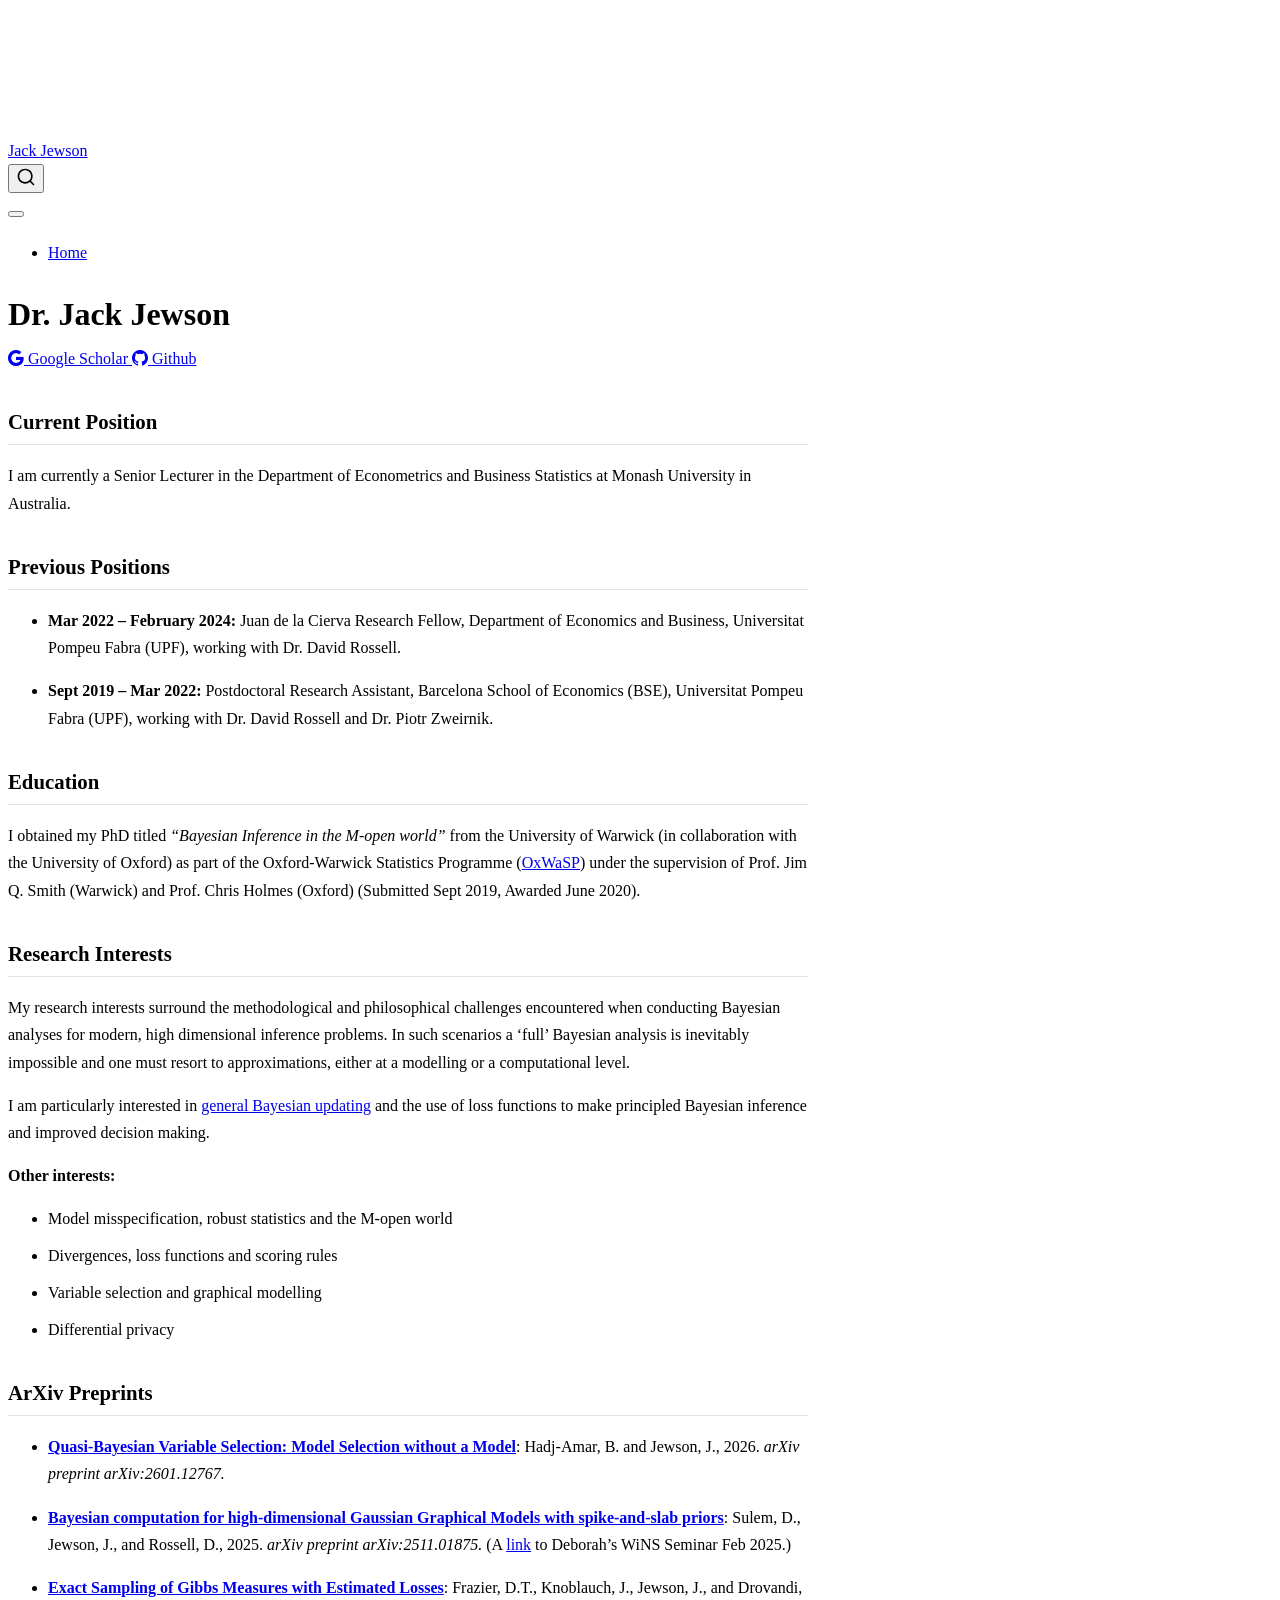
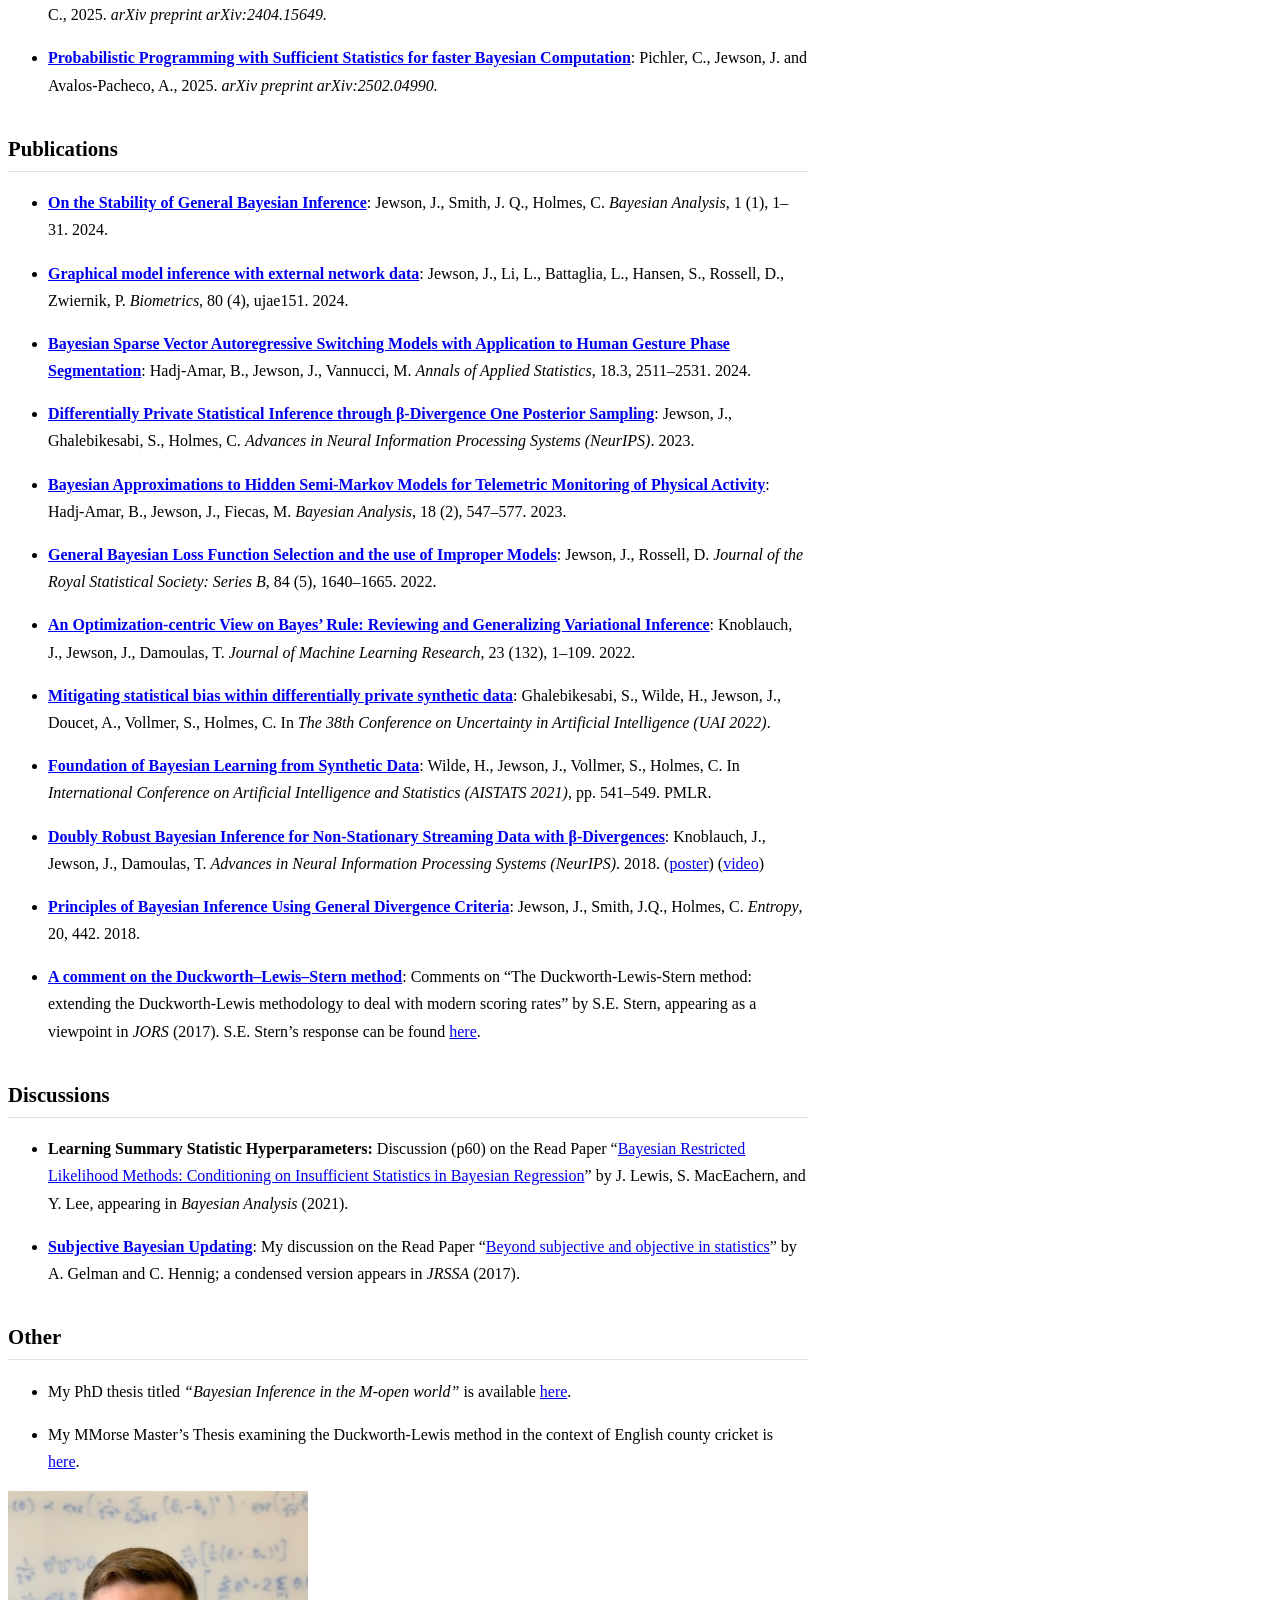
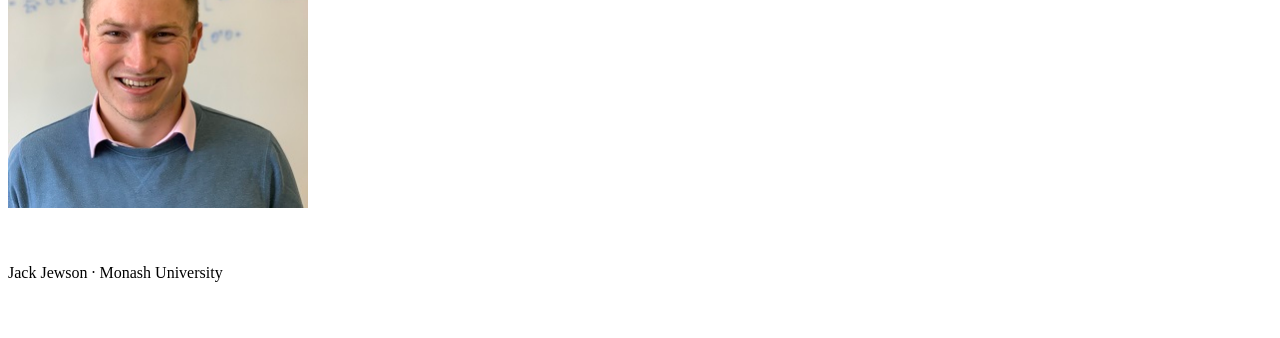
==== index.html @ aa80ccd4 "deploy: 5e43a9570bac88d6cd956206061952edbf343c72" ====
<!DOCTYPE html>
<html xmlns="http://www.w3.org/1999/xhtml" lang="en" xml:lang="en"><head>

<meta charset="utf-8">
<meta name="generator" content="quarto-1.9.38">

<meta name="viewport" content="width=device-width, initial-scale=1.0, user-scalable=yes">


<title>Dr.&nbsp;Jack Jewson – Jack Jewson</title>
<style>
/* Default styles provided by pandoc.
** See https://pandoc.org/MANUAL.html#variables-for-html for config info.
*/
code{white-space: pre-wrap;}
span.smallcaps{font-variant: small-caps;}
div.columns{display: flex; gap: min(4vw, 1.5em);}
div.column{flex: auto; overflow-x: auto;}
div.hanging-indent{margin-left: 1.5em; text-indent: -1.5em;}
ul.task-list{list-style: none;}
ul.task-list li input[type="checkbox"] {
  width: 0.8em;
  margin: 0 0.8em 0.2em -1em; /* quarto-specific, see https://github.com/quarto-dev/quarto-cli/issues/4556 */ 
  vertical-align: middle;
}
</style>


<script src="site_libs/quarto-nav/quarto-nav.js"></script>
<script src="site_libs/quarto-nav/headroom.min.js"></script>
<script src="site_libs/clipboard/clipboard.min.js"></script>
<script src="site_libs/quarto-search/autocomplete.umd.js"></script>
<script src="site_libs/quarto-search/fuse.min.js"></script>
<script src="site_libs/quarto-search/quarto-search.js"></script>
<meta name="quarto:offset" content="./">
<script src="site_libs/quarto-html/quarto.js" type="module"></script>
<script src="site_libs/quarto-html/tabsets/tabsets.js" type="module"></script>
<script src="site_libs/quarto-html/popper.min.js"></script>
<script src="site_libs/quarto-html/tippy.umd.min.js"></script>
<link href="site_libs/quarto-html/tippy.css" rel="stylesheet">
<link href="site_libs/quarto-html/quarto-syntax-highlighting-15634bcf2e68342d4ad2dfa704d543f6.css" rel="stylesheet" id="quarto-text-highlighting-styles">
<script src="site_libs/bootstrap/bootstrap.min.js"></script>
<link href="site_libs/bootstrap/bootstrap-icons.css" rel="stylesheet">
<link href="site_libs/bootstrap/bootstrap-bba5ebae505b5c03f3f0d8040a416a6b.min.css" rel="stylesheet" append-hash="true" id="quarto-bootstrap" data-mode="light">
<script id="quarto-search-options" type="application/json">{
  "location": "navbar",
  "copy-button": false,
  "collapse-after": 3,
  "panel-placement": "end",
  "type": "overlay",
  "limit": 50,
  "keyboard-shortcut": [
    "f",
    "/",
    "s"
  ],
  "show-item-context": false,
  "language": {
    "search-no-results-text": "No results",
    "search-matching-documents-text": "matching documents",
    "search-copy-link-title": "Copy link to search",
    "search-hide-matches-text": "Hide additional matches",
    "search-more-match-text": "more match in this document",
    "search-more-matches-text": "more matches in this document",
    "search-clear-button-title": "Clear",
    "search-text-placeholder": "",
    "search-detached-cancel-button-title": "Cancel",
    "search-submit-button-title": "Submit",
    "search-label": "Search"
  }
}</script>


<link rel="stylesheet" href="styles.css">
</head>

<body class="nav-fixed fullcontent quarto-light">

<div id="quarto-search-results"></div>
  <header id="quarto-header" class="headroom fixed-top">
    <nav class="navbar navbar-expand-lg " data-bs-theme="dark">
      <div class="navbar-container container-fluid">
      <div class="navbar-brand-container mx-auto">
    <a class="navbar-brand" href="./index.html">
    <span class="navbar-title">Jack Jewson</span>
    </a>
  </div>
            <div id="quarto-search" class="" title="Search"></div>
          <button class="navbar-toggler" type="button" data-bs-toggle="collapse" data-bs-target="#navbarCollapse" aria-controls="navbarCollapse" role="menu" aria-expanded="false" aria-label="Toggle navigation" onclick="if (window.quartoToggleHeadroom) { window.quartoToggleHeadroom(); }">
  <span class="navbar-toggler-icon"></span>
</button>
          <div class="collapse navbar-collapse" id="navbarCollapse">
            <ul class="navbar-nav navbar-nav-scroll me-auto">
  <li class="nav-item">
    <a class="nav-link active" href="./index.html" aria-current="page"> 
<span class="menu-text">Home</span></a>
  </li>  
</ul>
          </div> <!-- /navcollapse -->
            <div class="quarto-navbar-tools">
</div>
      </div> <!-- /container-fluid -->
    </nav>
</header>
<!-- content -->
<div id="quarto-content" class="quarto-container page-columns page-rows-contents page-layout-article page-navbar">
<!-- sidebar -->
<!-- margin-sidebar -->
    
<!-- main -->
<div class="quarto-about-solana column-body">
  <div class="about-entity">
    <div class="entity-contents">
      <header id="title-block-header" class="quarto-title-block default">
<div class="quarto-title">
<h1 class="title">Dr.&nbsp;Jack Jewson</h1>
</div>
<div class="quarto-title-meta">
  </div>
</header> <div class="about-links">
  <a href="https://scholar.google.com/citations?user=XBlL5AQAAAAJ&amp;hl=en" class="about-link" rel="" target="">
    <i class="bi bi-google"></i>
     <span class="about-link-text">Google Scholar</span>
  </a>
  <a href="https://github.com/jejewson" class="about-link" rel="" target="">
    <i class="bi bi-github"></i>
     <span class="about-link-text">Github</span>
  </a>
</div>
      <div class="about-contents"><main class="content" id="quarto-document-content">
<!---
https://quarto.org/docs/websites/website-about.html
--->
<section id="current-position" class="level2">
<h2 data-anchor-id="current-position">Current Position</h2>
<p>I am currently a Senior Lecturer in the Department of Econometrics and Business Statistics at Monash University in Australia.</p>
</section>
<section id="previous-positions" class="level2">
<h2 data-anchor-id="previous-positions">Previous Positions</h2>
<ul>
<li><p><strong>Mar 2022 – February 2024:</strong> Juan de la Cierva Research Fellow, Department of Economics and Business, Universitat Pompeu Fabra (UPF), working with Dr.&nbsp;David Rossell.</p></li>
<li><p><strong>Sept 2019 – Mar 2022:</strong> Postdoctoral Research Assistant, Barcelona School of Economics (BSE), Universitat Pompeu Fabra (UPF), working with Dr.&nbsp;David Rossell and Dr.&nbsp;Piotr Zweirnik.</p></li>
</ul>
</section>
<section id="education" class="level2">
<h2 data-anchor-id="education">Education</h2>
<p>I obtained my PhD titled <em>“Bayesian Inference in the M-open world”</em> from the University of Warwick (in collaboration with the University of Oxford) as part of the Oxford-Warwick Statistics Programme (<a href="http://www.oxwasp-cdt.ac.uk/">OxWaSP</a>) under the supervision of Prof.&nbsp;Jim Q. Smith (Warwick) and Prof.&nbsp;Chris Holmes (Oxford) (Submitted Sept 2019, Awarded June 2020).</p>
</section>
<section id="research-interests" class="level2">
<h2 data-anchor-id="research-interests">Research Interests</h2>
<p>My research interests surround the methodological and philosophical challenges encountered when conducting Bayesian analyses for modern, high dimensional inference problems. In such scenarios a ‘full’ Bayesian analysis is inevitably impossible and one must resort to approximations, either at a modelling or a computational level.</p>
<p>I am particularly interested in <a href="https://rss.onlinelibrary.wiley.com/doi/full/10.1111/rssb.12158">general Bayesian updating</a> and the use of loss functions to make principled Bayesian inference and improved decision making.</p>
<p><strong>Other interests:</strong></p>
<ul>
<li>Model misspecification, robust statistics and the M-open world</li>
<li>Divergences, loss functions and scoring rules</li>
<li>Variable selection and graphical modelling</li>
<li>Differential privacy</li>
</ul>
</section>
<section id="arxiv-preprints" class="level2">
<h2 data-anchor-id="arxiv-preprints">ArXiv Preprints</h2>
<ul>
<li><p><a href="https://arxiv.org/abs/2601.12767"><strong>Quasi-Bayesian Variable Selection: Model Selection without a Model</strong></a>: Hadj-Amar, B. and Jewson, J., 2026. <em>arXiv preprint arXiv:2601.12767.</em></p></li>
<li><p><a href="https://arxiv.org/abs/2511.01875"><strong>Bayesian computation for high-dimensional Gaussian Graphical Models with spike-and-slab priors</strong></a>: Sulem, D., Jewson, J., and Rossell, D., 2025. <em>arXiv preprint arXiv:2511.01875.</em> (A <a href="https://www.youtube.com/watch?v=1mFQ1nrYmro">link</a> to Deborah’s WiNS Seminar Feb 2025.)</p></li>
<li><p><a href="https://arxiv.org/abs/2404.15649"><strong>Exact Sampling of Gibbs Measures with Estimated Losses</strong></a>: Frazier, D.T., Knoblauch, J., Jewson, J., and Drovandi, C., 2025. <em>arXiv preprint arXiv:2404.15649.</em></p></li>
<li><p><a href="https://arxiv.org/abs/2502.04990"><strong>Probabilistic Programming with Sufficient Statistics for faster Bayesian Computation</strong></a>: Pichler, C., Jewson, J. and Avalos-Pacheco, A., 2025. <em>arXiv preprint arXiv:2502.04990.</em></p></li>
</ul>
</section>
<section id="publications" class="level2">
<h2 data-anchor-id="publications">Publications</h2>
<ul>
<li><p><a href="https://projecteuclid.org/journals/bayesian-analysis/volume--1/issue--1/On-the-Stability-of-General-Bayesian-Inference/10.1214/24-BA1502.full"><strong>On the Stability of General Bayesian Inference</strong></a>: Jewson, J., Smith, J. Q., Holmes, C. <em>Bayesian Analysis</em>, 1 (1), 1–31. 2024.</p></li>
<li><p><a href="https://academic.oup.com/biometrics/article/80/4/ujae151/7925443"><strong>Graphical model inference with external network data</strong></a>: Jewson, J., Li, L., Battaglia, L., Hansen, S., Rossell, D., Zwiernik, P. <em>Biometrics</em>, 80 (4), ujae151. 2024.</p></li>
<li><p><a href="https://arxiv.org/abs/2302.05347"><strong>Bayesian Sparse Vector Autoregressive Switching Models with Application to Human Gesture Phase Segmentation</strong></a>: Hadj-Amar, B., Jewson, J., Vannucci, M. <em>Annals of Applied Statistics</em>, 18.3, 2511–2531. 2024.</p></li>
<li><p><a href="https://proceedings.neurips.cc/paper_files/paper/2023/hash/f3024ea88cec9f45a411cf4d51ab649c-Abstract-Conference.html"><strong>Differentially Private Statistical Inference through β-Divergence One Posterior Sampling</strong></a>: Jewson, J., Ghalebikesabi, S., Holmes, C. <em>Advances in Neural Information Processing Systems (NeurIPS)</em>. 2023.</p></li>
<li><p><a href="https://projecteuclid.org/journals/bayesian-analysis/advance-publication/Bayesian-Approximations-to-Hidden-Semi-Markov-Models-for-Telemetric-Monitoring/10.1214/22-BA1318.full"><strong>Bayesian Approximations to Hidden Semi-Markov Models for Telemetric Monitoring of Physical Activity</strong></a>: Hadj-Amar, B., Jewson, J., Fiecas, M. <em>Bayesian Analysis</em>, 18 (2), 547–577. 2023.</p></li>
<li><p><a href="https://rss.onlinelibrary.wiley.com/doi/10.1111/rssb.12553"><strong>General Bayesian Loss Function Selection and the use of Improper Models</strong></a>: Jewson, J., Rossell, D. <em>Journal of the Royal Statistical Society: Series B</em>, 84 (5), 1640–1665. 2022.</p></li>
<li><p><a href="https://jmlr.org/papers/v23/19-1047.html"><strong>An Optimization-centric View on Bayes’ Rule: Reviewing and Generalizing Variational Inference</strong></a>: Knoblauch, J., Jewson, J., Damoulas, T. <em>Journal of Machine Learning Research</em>, 23 (132), 1–109. 2022.</p></li>
<li><p><a href="https://proceedings.mlr.press/v180/ghalebikesabi22a"><strong>Mitigating statistical bias within differentially private synthetic data</strong></a>: Ghalebikesabi, S., Wilde, H., Jewson, J., Doucet, A., Vollmer, S., Holmes, C. In <em>The 38th Conference on Uncertainty in Artificial Intelligence (UAI 2022)</em>.</p></li>
<li><p><a href="http://proceedings.mlr.press/v130/wilde21a"><strong>Foundation of Bayesian Learning from Synthetic Data</strong></a>: Wilde, H., Jewson, J., Vollmer, S., Holmes, C. In <em>International Conference on Artificial Intelligence and Statistics (AISTATS 2021)</em>, pp.&nbsp;541–549. PMLR.</p></li>
<li><p><a href="https://papers.nips.cc/paper/7292-doubly-robust-bayesian-inference-for-non-stationary-streaming-data-with-beta-divergences"><strong>Doubly Robust Bayesian Inference for Non-Stationary Streaming Data with β-Divergences</strong></a>: Knoblauch, J., Jewson, J., Damoulas, T. <em>Advances in Neural Information Processing Systems (NeurIPS)</em>. 2018. (<a href="https://drive.google.com/file/d/1rgm6J20c1-iroBqrQ_fHDhE1aBkLAJ0s/view?usp=sharing">poster</a>) (<a href="https://www.youtube.com/watch?v=V_UeSXPFRbo">video</a>)</p></li>
<li><p><a href="http://www.mdpi.com/1099-4300/20/6/442"><strong>Principles of Bayesian Inference Using General Divergence Criteria</strong></a>: Jewson, J., Smith, J.Q., Holmes, C. <em>Entropy</em>, 20, 442. 2018.</p></li>
<li><p><a href="https://link.springer.com/article/10.1057/s41274-017-0281-9"><strong>A comment on the Duckworth–Lewis–Stern method</strong></a>: Comments on “The Duckworth-Lewis-Stern method: extending the Duckworth-Lewis methodology to deal with modern scoring rates” by S.E. Stern, appearing as a viewpoint in <em>JORS</em> (2017). S.E. Stern’s response can be found <a href="https://link.springer.com/article/10.1057/s41274-017-0282-8">here</a>.</p></li>
</ul>
</section>
<section id="discussions" class="level2">
<h2 data-anchor-id="discussions">Discussions</h2>
<ul>
<li><p><strong>Learning Summary Statistic Hyperparameters:</strong> Discussion (p60) on the Read Paper “<a href="https://projecteuclid.org/journals/bayesian-analysis/advance-publication/Bayesian-Restricted-Likelihood-Methods--Conditioning-on-Insufficient-Statistics-in/10.1214/21-BA1257.full?tab=ArticleLink">Bayesian Restricted Likelihood Methods: Conditioning on Insufficient Statistics in Bayesian Regression</a>” by J. Lewis, S. MacEachern, and Y. Lee, appearing in <em>Bayesian Analysis</em> (2021).</p></li>
<li><p><a href="https://arxiv.org/abs/1705.03727"><strong>Subjective Bayesian Updating</strong></a>: My discussion on the Read Paper “<a href="https://rss.onlinelibrary.wiley.com/doi/full/10.1111/rssa.12276">Beyond subjective and objective in statistics</a>” by A. Gelman and C. Hennig; a condensed version appears in <em>JRSSA</em> (2017).</p></li>
</ul>
</section>
<section id="other" class="level2">
<h2 data-anchor-id="other">Other</h2>
<ul>
<li><p>My PhD thesis titled <em>“Bayesian Inference in the M-open world”</em> is available <a href="http://wrap.warwick.ac.uk/147853/1/WRAP_Theses_Jewson_2019.pdf">here</a>.</p></li>
<li><p>My MMorse Master’s Thesis examining the Duckworth-Lewis method in the context of English county cricket is <a href="https://drive.google.com/file/d/1wEMv0fk7VP3p_FA_AgG6fr95nwToQrgm/view?usp=sharing">here</a>.</p></li>
</ul>


</section>
</main></div>
    </div>
    <img src="JackJewsonAcademic_cropped_resized.jpg" class="about-image
  rectangle " style="width: 300px;">
  </div>
</div>
 <!-- /main -->
<script id="quarto-html-after-body" type="application/javascript">
  window.document.addEventListener("DOMContentLoaded", function (event) {
    const isCodeAnnotation = (el) => {
      for (const clz of el.classList) {
        if (clz.startsWith('code-annotation-')) {                     
          return true;
        }
      }
      return false;
    }
    const onCopySuccess = function(e) {
      // button target
      const button = e.trigger;
      // don't keep focus
      button.blur();
      // flash "checked"
      button.classList.add('code-copy-button-checked');
      var currentTitle = button.getAttribute("title");
      button.setAttribute("title", "Copied!");
      let tooltip;
      if (window.bootstrap) {
        button.setAttribute("data-bs-toggle", "tooltip");
        button.setAttribute("data-bs-placement", "left");
        button.setAttribute("data-bs-title", "Copied!");
        tooltip = new bootstrap.Tooltip(button, 
          { trigger: "manual", 
            customClass: "code-copy-button-tooltip",
            offset: [0, -8]});
        tooltip.show();    
      }
      setTimeout(function() {
        if (tooltip) {
          tooltip.hide();
          button.removeAttribute("data-bs-title");
          button.removeAttribute("data-bs-toggle");
          button.removeAttribute("data-bs-placement");
        }
        button.setAttribute("title", currentTitle);
        button.classList.remove('code-copy-button-checked');
      }, 1000);
      // clear code selection
      e.clearSelection();
    }
    const getTextToCopy = function(trigger) {
      const outerScaffold = trigger.parentElement.cloneNode(true);
      const codeEl = outerScaffold.querySelector('code');
      for (const childEl of codeEl.children) {
        if (isCodeAnnotation(childEl)) {
          childEl.remove();
        }
      }
      return codeEl.innerText;
    }
    const clipboard = new window.ClipboardJS('.code-copy-button:not([data-in-quarto-modal])', {
      text: getTextToCopy
    });
    clipboard.on('success', onCopySuccess);
    if (window.document.getElementById('quarto-embedded-source-code-modal')) {
      const clipboardModal = new window.ClipboardJS('.code-copy-button[data-in-quarto-modal]', {
        text: getTextToCopy,
        container: window.document.getElementById('quarto-embedded-source-code-modal')
      });
      clipboardModal.on('success', onCopySuccess);
    }
      var localhostRegex = new RegExp(/^(?:http|https):\/\/localhost\:?[0-9]*\//);
      var mailtoRegex = new RegExp(/^mailto:/);
        var filterRegex = new RegExp('/' + window.location.host + '/');
      var isInternal = (href) => {
          return filterRegex.test(href) || localhostRegex.test(href) || mailtoRegex.test(href);
      }
      // Inspect non-navigation links and adorn them if external
     var links = window.document.querySelectorAll('a[href]:not(.nav-link):not(.navbar-brand):not(.toc-action):not(.sidebar-link):not(.sidebar-item-toggle):not(.pagination-link):not(.no-external):not([aria-hidden]):not(.dropdown-item):not(.quarto-navigation-tool):not(.about-link)');
      for (var i=0; i<links.length; i++) {
        const link = links[i];
        if (!isInternal(link.href)) {
          // undo the damage that might have been done by quarto-nav.js in the case of
          // links that we want to consider external
          if (link.dataset.originalHref !== undefined) {
            link.href = link.dataset.originalHref;
          }
        }
      }
    function tippyHover(el, contentFn, onTriggerFn, onUntriggerFn) {
      const config = {
        allowHTML: true,
        maxWidth: 500,
        delay: 100,
        arrow: false,
        appendTo: function(el) {
            return el.parentElement;
        },
        interactive: true,
        interactiveBorder: 10,
        theme: 'quarto',
        placement: 'bottom-start',
      };
      if (contentFn) {
        config.content = contentFn;
      }
      if (onTriggerFn) {
        config.onTrigger = onTriggerFn;
      }
      if (onUntriggerFn) {
        config.onUntrigger = onUntriggerFn;
      }
      window.tippy(el, config); 
    }
    const noterefs = window.document.querySelectorAll('a[role="doc-noteref"]');
    for (var i=0; i<noterefs.length; i++) {
      const ref = noterefs[i];
      tippyHover(ref, function() {
        // use id or data attribute instead here
        let href = ref.getAttribute('data-footnote-href') || ref.getAttribute('href');
        try { href = new URL(href).hash; } catch {}
        const id = href.replace(/^#\/?/, "");
        const note = window.document.getElementById(id);
        if (note) {
          return note.innerHTML;
        } else {
          return "";
        }
      });
    }
    const xrefs = window.document.querySelectorAll('a.quarto-xref');
    const processXRef = (id, note) => {
      // Strip column container classes
      const stripColumnClz = (el) => {
        el.classList.remove("page-full", "page-columns");
        if (el.children) {
          for (const child of el.children) {
            stripColumnClz(child);
          }
        }
      }
      stripColumnClz(note)
      if (id === null || id.startsWith('sec-')) {
        // Special case sections, only their first couple elements
        const container = document.createElement("div");
        if (note.children && note.children.length > 2) {
          container.appendChild(note.children[0].cloneNode(true));
          for (let i = 1; i < note.children.length; i++) {
            const child = note.children[i];
            if (child.tagName === "P" && child.innerText === "") {
              continue;
            } else {
              container.appendChild(child.cloneNode(true));
              break;
            }
          }
          if (window.Quarto?.typesetMath) {
            window.Quarto.typesetMath(container);
          }
          return container.innerHTML
        } else {
          if (window.Quarto?.typesetMath) {
            window.Quarto.typesetMath(note);
          }
          return note.innerHTML;
        }
      } else {
        // Remove any anchor links if they are present
        const anchorLink = note.querySelector('a.anchorjs-link');
        if (anchorLink) {
          anchorLink.remove();
        }
        if (window.Quarto?.typesetMath) {
          window.Quarto.typesetMath(note);
        }
        if (note.classList.contains("callout")) {
          return note.outerHTML;
        } else {
          return note.innerHTML;
        }
      }
    }
    for (var i=0; i<xrefs.length; i++) {
      const xref = xrefs[i];
      tippyHover(xref, undefined, function(instance) {
        instance.disable();
        let url = xref.getAttribute('href');
        let hash = undefined; 
        if (url.startsWith('#')) {
          hash = url;
        } else {
          try { hash = new URL(url).hash; } catch {}
        }
        if (hash) {
          const id = hash.replace(/^#\/?/, "");
          const note = window.document.getElementById(id);
          if (note !== null) {
            try {
              const html = processXRef(id, note.cloneNode(true));
              instance.setContent(html);
            } finally {
              instance.enable();
              instance.show();
            }
          } else {
            // See if we can fetch this
            fetch(url.split('#')[0])
            .then(res => res.text())
            .then(html => {
              const parser = new DOMParser();
              const htmlDoc = parser.parseFromString(html, "text/html");
              const note = htmlDoc.getElementById(id);
              if (note !== null) {
                const html = processXRef(id, note);
                instance.setContent(html);
              } 
            }).finally(() => {
              instance.enable();
              instance.show();
            });
          }
        } else {
          // See if we can fetch a full url (with no hash to target)
          // This is a special case and we should probably do some content thinning / targeting
          fetch(url)
          .then(res => res.text())
          .then(html => {
            const parser = new DOMParser();
            const htmlDoc = parser.parseFromString(html, "text/html");
            const note = htmlDoc.querySelector('main.content');
            if (note !== null) {
              // This should only happen for chapter cross references
              // (since there is no id in the URL)
              // remove the first header
              if (note.children.length > 0 && note.children[0].tagName === "HEADER") {
                note.children[0].remove();
              }
              const html = processXRef(null, note);
              instance.setContent(html);
            } 
          }).finally(() => {
            instance.enable();
            instance.show();
          });
        }
      }, function(instance) {
      });
    }
        let selectedAnnoteEl;
        const selectorForAnnotation = ( cell, annotation) => {
          let cellAttr = 'data-code-cell="' + cell + '"';
          let lineAttr = 'data-code-annotation="' +  annotation + '"';
          const selector = 'span[' + cellAttr + '][' + lineAttr + ']';
          return selector;
        }
        const selectCodeLines = (annoteEl) => {
          const doc = window.document;
          const targetCell = annoteEl.getAttribute("data-target-cell");
          const targetAnnotation = annoteEl.getAttribute("data-target-annotation");
          const annoteSpan = window.document.querySelector(selectorForAnnotation(targetCell, targetAnnotation));
          const lines = annoteSpan.getAttribute("data-code-lines").split(",");
          const lineIds = lines.map((line) => {
            return targetCell + "-" + line;
          })
          let top = null;
          let height = null;
          let parent = null;
          if (lineIds.length > 0) {
              //compute the position of the single el (top and bottom and make a div)
              const el = window.document.getElementById(lineIds[0]);
              top = el.offsetTop;
              height = el.offsetHeight;
              parent = el.parentElement.parentElement;
            if (lineIds.length > 1) {
              const lastEl = window.document.getElementById(lineIds[lineIds.length - 1]);
              const bottom = lastEl.offsetTop + lastEl.offsetHeight;
              height = bottom - top;
            }
            if (top !== null && height !== null && parent !== null) {
              // cook up a div (if necessary) and position it 
              let div = window.document.getElementById("code-annotation-line-highlight");
              if (div === null) {
                div = window.document.createElement("div");
                div.setAttribute("id", "code-annotation-line-highlight");
                div.style.position = 'absolute';
                parent.appendChild(div);
              }
              div.style.top = top - 2 + "px";
              div.style.height = height + 4 + "px";
              div.style.left = 0;
              let gutterDiv = window.document.getElementById("code-annotation-line-highlight-gutter");
              if (gutterDiv === null) {
                gutterDiv = window.document.createElement("div");
                gutterDiv.setAttribute("id", "code-annotation-line-highlight-gutter");
                gutterDiv.style.position = 'absolute';
                const codeCell = window.document.getElementById(targetCell);
                const gutter = codeCell.querySelector('.code-annotation-gutter');
                gutter.appendChild(gutterDiv);
              }
              gutterDiv.style.top = top - 2 + "px";
              gutterDiv.style.height = height + 4 + "px";
            }
            selectedAnnoteEl = annoteEl;
          }
        };
        const unselectCodeLines = () => {
          const elementsIds = ["code-annotation-line-highlight", "code-annotation-line-highlight-gutter"];
          elementsIds.forEach((elId) => {
            const div = window.document.getElementById(elId);
            if (div) {
              div.remove();
            }
          });
          selectedAnnoteEl = undefined;
        };
          // Handle positioning of the toggle
      window.addEventListener(
        "resize",
        throttle(() => {
          elRect = undefined;
          if (selectedAnnoteEl) {
            selectCodeLines(selectedAnnoteEl);
          }
        }, 10)
      );
      function throttle(fn, ms) {
      let throttle = false;
      let timer;
        return (...args) => {
          if(!throttle) { // first call gets through
              fn.apply(this, args);
              throttle = true;
          } else { // all the others get throttled
              if(timer) clearTimeout(timer); // cancel #2
              timer = setTimeout(() => {
                fn.apply(this, args);
                timer = throttle = false;
              }, ms);
          }
        };
      }
        // Attach click handler to the DT
        const annoteDls = window.document.querySelectorAll('dt[data-target-cell]');
        for (const annoteDlNode of annoteDls) {
          annoteDlNode.addEventListener('click', (event) => {
            const clickedEl = event.target;
            if (clickedEl !== selectedAnnoteEl) {
              unselectCodeLines();
              const activeEl = window.document.querySelector('dt[data-target-cell].code-annotation-active');
              if (activeEl) {
                activeEl.classList.remove('code-annotation-active');
              }
              selectCodeLines(clickedEl);
              clickedEl.classList.add('code-annotation-active');
            } else {
              // Unselect the line
              unselectCodeLines();
              clickedEl.classList.remove('code-annotation-active');
            }
          });
        }
    const findCites = (el) => {
      const parentEl = el.parentElement;
      if (parentEl) {
        const cites = parentEl.dataset.cites;
        if (cites) {
          return {
            el,
            cites: cites.split(' ')
          };
        } else {
          return findCites(el.parentElement)
        }
      } else {
        return undefined;
      }
    };
    var bibliorefs = window.document.querySelectorAll('a[role="doc-biblioref"]');
    for (var i=0; i<bibliorefs.length; i++) {
      const ref = bibliorefs[i];
      const citeInfo = findCites(ref);
      if (citeInfo) {
        tippyHover(citeInfo.el, function() {
          var popup = window.document.createElement('div');
          citeInfo.cites.forEach(function(cite) {
            var citeDiv = window.document.createElement('div');
            citeDiv.classList.add('hanging-indent');
            citeDiv.classList.add('csl-entry');
            var biblioDiv = window.document.getElementById('ref-' + cite);
            if (biblioDiv) {
              citeDiv.innerHTML = biblioDiv.innerHTML;
            }
            popup.appendChild(citeDiv);
          });
          return popup.innerHTML;
        });
      }
    }
  });
  </script>
</div> <!-- /content -->
<footer class="footer">
  <div class="nav-footer">
    <div class="nav-footer-left">
      &nbsp;
    </div>   
    <div class="nav-footer-center">
<p>Jack Jewson · Monash University</p>
</div>
    <div class="nav-footer-right">
      &nbsp;
    </div>
  </div>
</footer>




</body></html>
---- site_libs/quarto-html/tippy.css ----
.tippy-box[data-animation=fade][data-state=hidden]{opacity:0}[data-tippy-root]{max-width:calc(100vw - 10px)}.tippy-box{position:relative;background-color:#333;color:#fff;border-radius:4px;font-size:14px;line-height:1.4;white-space:normal;outline:0;transition-property:transform,visibility,opacity}.tippy-box[data-placement^=top]>.tippy-arrow{bottom:0}.tippy-box[data-placement^=top]>.tippy-arrow:before{bottom:-7px;left:0;border-width:8px 8px 0;border-top-color:initial;transform-origin:center top}.tippy-box[data-placement^=bottom]>.tippy-arrow{top:0}.tippy-box[data-placement^=bottom]>.tippy-arrow:before{top:-7px;left:0;border-width:0 8px 8px;border-bottom-color:initial;transform-origin:center bottom}.tippy-box[data-placement^=left]>.tippy-arrow{right:0}.tippy-box[data-placement^=left]>.tippy-arrow:before{border-width:8px 0 8px 8px;border-left-color:initial;right:-7px;transform-origin:center left}.tippy-box[data-placement^=right]>.tippy-arrow{left:0}.tippy-box[data-placement^=right]>.tippy-arrow:before{left:-7px;border-width:8px 8px 8px 0;border-right-color:initial;transform-origin:center right}.tippy-box[data-inertia][data-state=visible]{transition-timing-function:cubic-bezier(.54,1.5,.38,1.11)}.tippy-arrow{width:16px;height:16px;color:#333}.tippy-arrow:before{content:"";position:absolute;border-color:transparent;border-style:solid}.tippy-content{position:relative;padding:5px 9px;z-index:1}
---- site_libs/quarto-html/quarto-syntax-highlighting-15634bcf2e68342d4ad2dfa704d543f6.css ----
/* quarto syntax highlight colors */
:root {
  --quarto-hl-ot-color: #003B4F;
  --quarto-hl-at-color: #657422;
  --quarto-hl-ss-color: #20794D;
  --quarto-hl-an-color: #5E5E5E;
  --quarto-hl-fu-color: #4758AB;
  --quarto-hl-st-color: #20794D;
  --quarto-hl-cf-color: #003B4F;
  --quarto-hl-op-color: #5E5E5E;
  --quarto-hl-er-color: #AD0000;
  --quarto-hl-bn-color: #AD0000;
  --quarto-hl-al-color: #AD0000;
  --quarto-hl-va-color: #111111;
  --quarto-hl-bu-color: inherit;
  --quarto-hl-ex-color: inherit;
  --quarto-hl-pp-color: #AD0000;
  --quarto-hl-in-color: #5E5E5E;
  --quarto-hl-vs-color: #20794D;
  --quarto-hl-wa-color: #5E5E5E;
  --quarto-hl-do-color: #5E5E5E;
  --quarto-hl-im-color: #00769E;
  --quarto-hl-ch-color: #20794D;
  --quarto-hl-dt-color: #AD0000;
  --quarto-hl-fl-color: #AD0000;
  --quarto-hl-co-color: #5E5E5E;
  --quarto-hl-cv-color: #5E5E5E;
  --quarto-hl-cn-color: #8f5902;
  --quarto-hl-sc-color: #5E5E5E;
  --quarto-hl-dv-color: #AD0000;
  --quarto-hl-kw-color: #003B4F;
}

/* other quarto variables */
:root {
  --quarto-font-monospace: SFMono-Regular, Menlo, Monaco, Consolas, "Liberation Mono", "Courier New", monospace;
}

/* syntax highlight based on Pandoc's rules */
pre > code.sourceCode > span {
  color: #003B4F;
}

code.sourceCode > span {
  color: #003B4F;
}

div.sourceCode,
div.sourceCode pre.sourceCode {
  color: #003B4F;
}

/* Normal */
code span {
  color: #003B4F;
}

/* Alert */
code span.al {
  color: #AD0000;
  font-style: inherit;
}

/* Annotation */
code span.an {
  color: #5E5E5E;
  font-style: inherit;
}

/* Attribute */
code span.at {
  color: #657422;
  font-style: inherit;
}

/* BaseN */
code span.bn {
  color: #AD0000;
  font-style: inherit;
}

/* BuiltIn */
code span.bu {
  font-style: inherit;
}

/* ControlFlow */
code span.cf {
  color: #003B4F;
  font-weight: bold;
  font-style: inherit;
}

/* Char */
code span.ch {
  color: #20794D;
  font-style: inherit;
}

/* Constant */
code span.cn {
  color: #8f5902;
  font-style: inherit;
}

/* Comment */
code span.co {
  color: #5E5E5E;
  font-style: inherit;
}

/* CommentVar */
code span.cv {
  color: #5E5E5E;
  font-style: italic;
}

/* Documentation */
code span.do {
  color: #5E5E5E;
  font-style: italic;
}

/* DataType */
code span.dt {
  color: #AD0000;
  font-style: inherit;
}

/* DecVal */
code span.dv {
  color: #AD0000;
  font-style: inherit;
}

/* Error */
code span.er {
  color: #AD0000;
  font-style: inherit;
}

/* Extension */
code span.ex {
  font-style: inherit;
}

/* Float */
code span.fl {
  color: #AD0000;
  font-style: inherit;
}

/* Function */
code span.fu {
  color: #4758AB;
  font-style: inherit;
}

/* Import */
code span.im {
  color: #00769E;
  font-style: inherit;
}

/* Information */
code span.in {
  color: #5E5E5E;
  font-style: inherit;
}

/* Keyword */
code span.kw {
  color: #003B4F;
  font-weight: bold;
  font-style: inherit;
}

/* Operator */
code span.op {
  color: #5E5E5E;
  font-style: inherit;
}

/* Other */
code span.ot {
  color: #003B4F;
  font-style: inherit;
}

/* Preprocessor */
code span.pp {
  color: #AD0000;
  font-style: inherit;
}

/* SpecialChar */
code span.sc {
  color: #5E5E5E;
  font-style: inherit;
}

/* SpecialString */
code span.ss {
  color: #20794D;
  font-style: inherit;
}

/* String */
code span.st {
  color: #20794D;
  font-style: inherit;
}

/* Variable */
code span.va {
  color: #111111;
  font-style: inherit;
}

/* VerbatimString */
code span.vs {
  color: #20794D;
  font-style: inherit;
}

/* Warning */
code span.wa {
  color: #5E5E5E;
  font-style: italic;
}

.prevent-inlining {
  content: "</";
}

/*# sourceMappingURL=f23921c56f73e400b49028c9186a1aa0.css.map */
---- styles.css ----
/* Clean academic styling */

body {
  font-size: 16px;
  line-height: 1.7;
}

h1.title {
  font-size: 2rem;
  margin-bottom: 0.1em;
}

.subtitle {
  font-size: 1rem;
  color: #555;
  margin-bottom: 1.5rem;
}

h2 {
  margin-top: 2rem;
  padding-bottom: 0.3rem;
  border-bottom: 1px solid #dee2e6;
  font-size: 1.3rem;
}

/* Publication list spacing */
ul li {
  margin-bottom: 0.6rem;
}

/* Cap content width for readability */
.page-columns .column-body {
  max-width: 800px;
}

.about-contents {
  text-align: left;
}
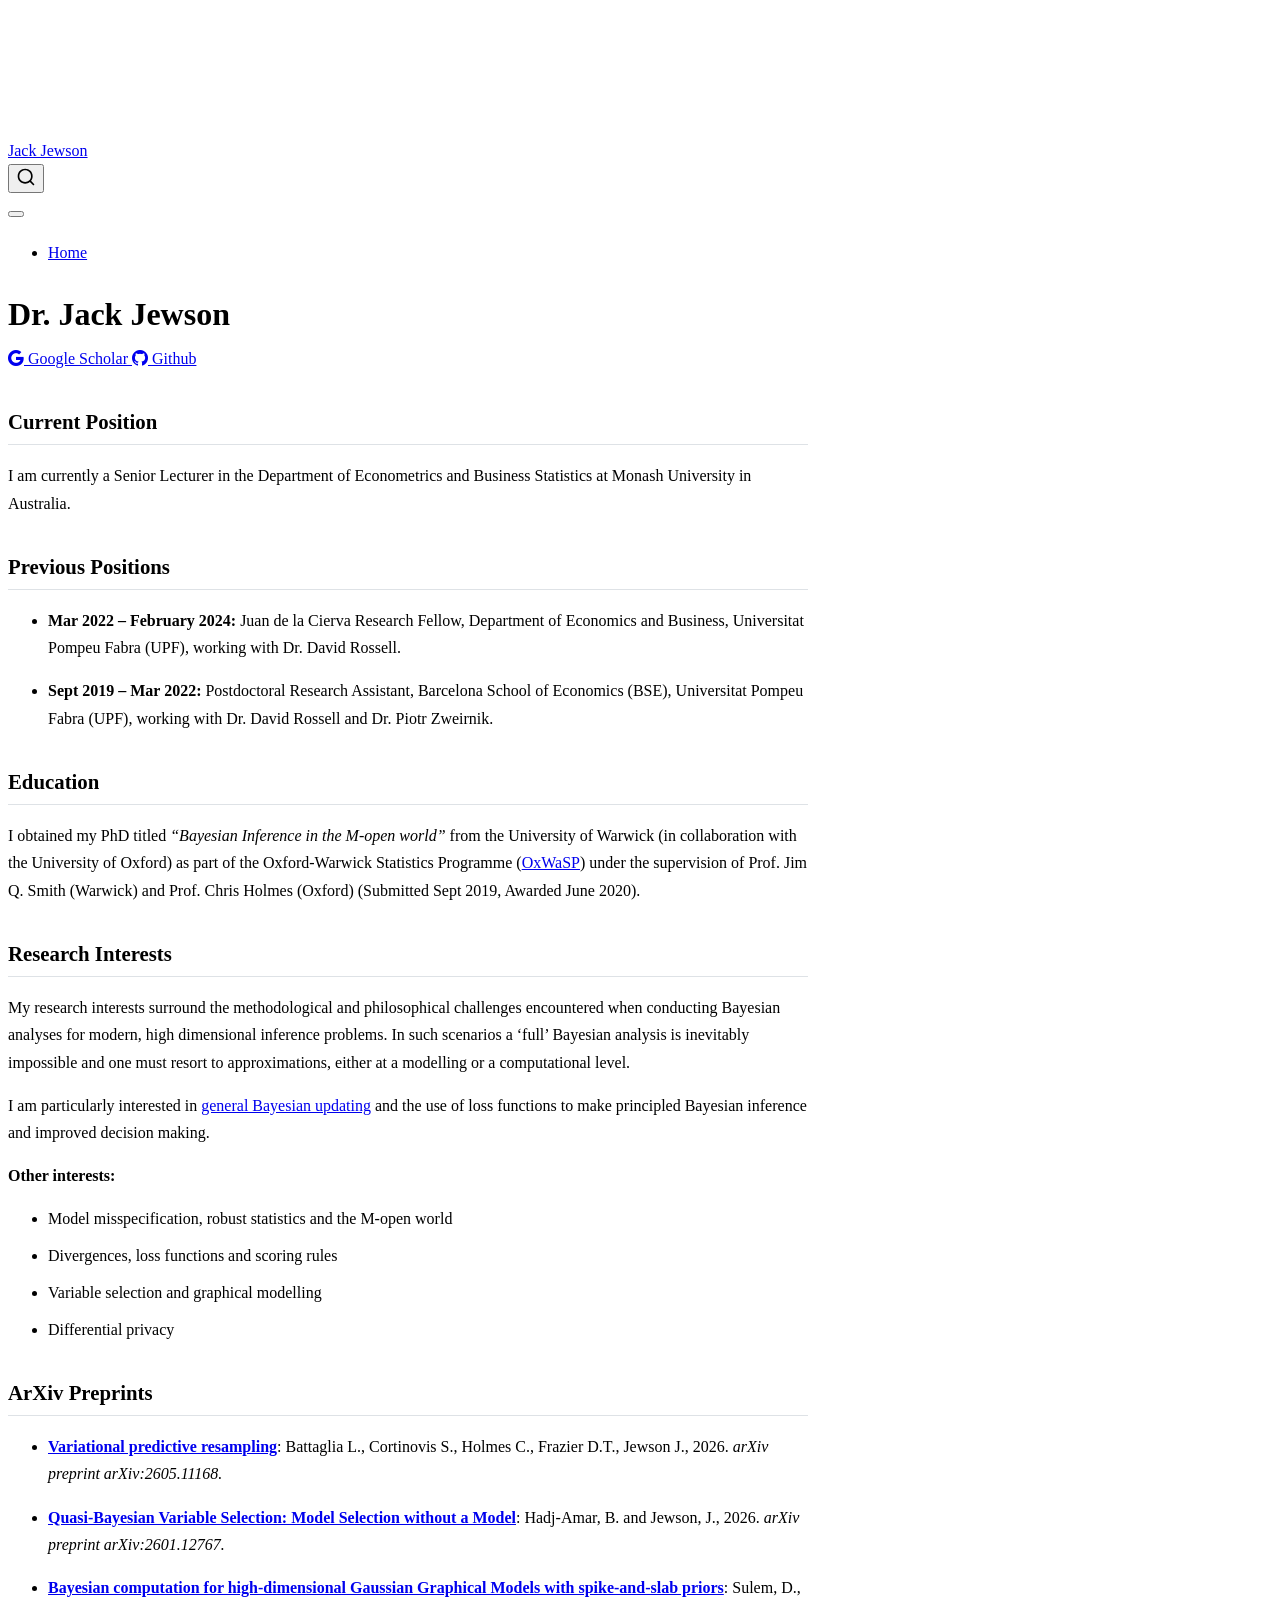
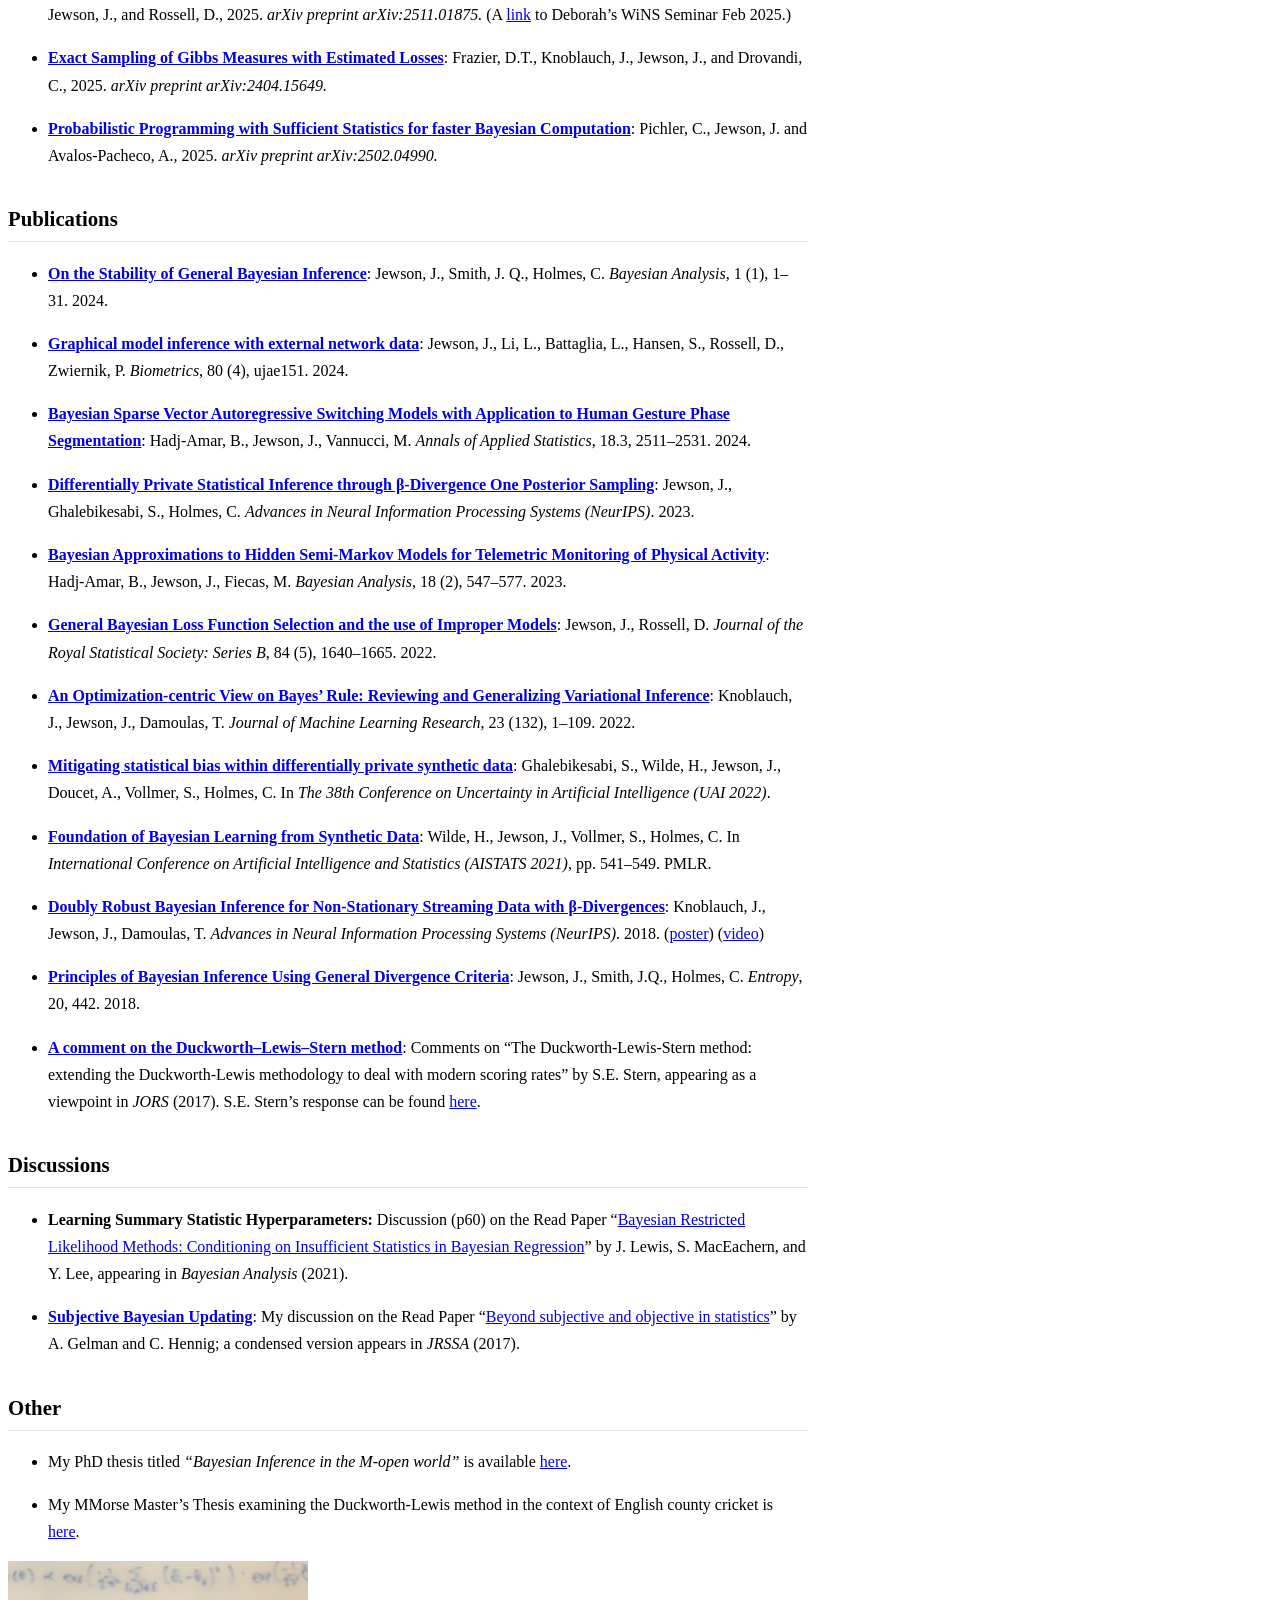
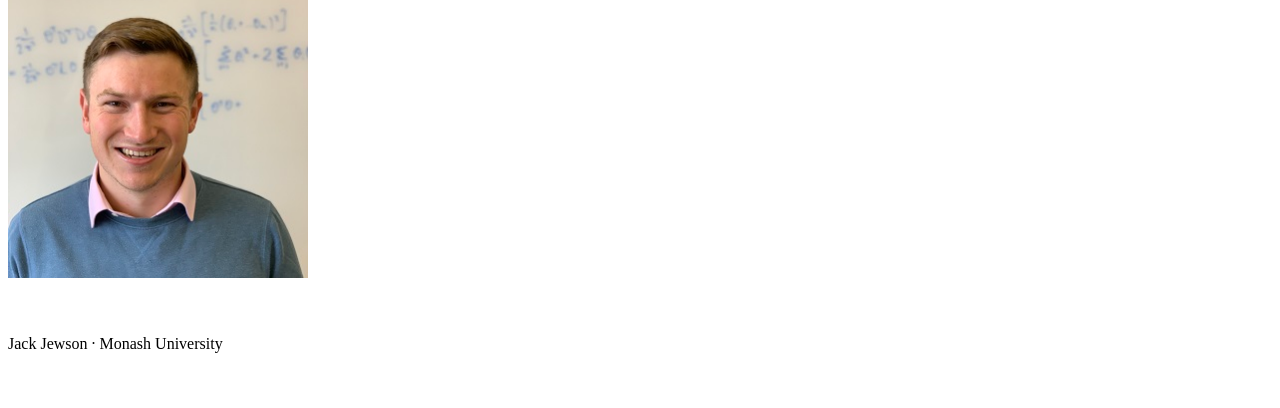
==== commit 913bd709: "deploy: b7ae90a34921bc7e842acc7ac94c396b0a591dab" ====
--- a/index.html
+++ b/index.html
@@ -161,6 +161,7 @@
 <section id="arxiv-preprints" class="level2">
 <h2 data-anchor-id="arxiv-preprints">ArXiv Preprints</h2>
 <ul>
+<li><p><a href="https://arxiv.org/abs/2605.11168"><strong>Variational predictive resampling</strong></a>: Battaglia L., Cortinovis S., Holmes C., Frazier D.T., Jewson J., 2026. <em>arXiv preprint arXiv:2605.11168.</em></p></li>
 <li><p><a href="https://arxiv.org/abs/2601.12767"><strong>Quasi-Bayesian Variable Selection: Model Selection without a Model</strong></a>: Hadj-Amar, B. and Jewson, J., 2026. <em>arXiv preprint arXiv:2601.12767.</em></p></li>
 <li><p><a href="https://arxiv.org/abs/2511.01875"><strong>Bayesian computation for high-dimensional Gaussian Graphical Models with spike-and-slab priors</strong></a>: Sulem, D., Jewson, J., and Rossell, D., 2025. <em>arXiv preprint arXiv:2511.01875.</em> (A <a href="https://www.youtube.com/watch?v=1mFQ1nrYmro">link</a> to Deborah’s WiNS Seminar Feb 2025.)</p></li>
 <li><p><a href="https://arxiv.org/abs/2404.15649"><strong>Exact Sampling of Gibbs Measures with Estimated Losses</strong></a>: Frazier, D.T., Knoblauch, J., Jewson, J., and Drovandi, C., 2025. <em>arXiv preprint arXiv:2404.15649.</em></p></li>
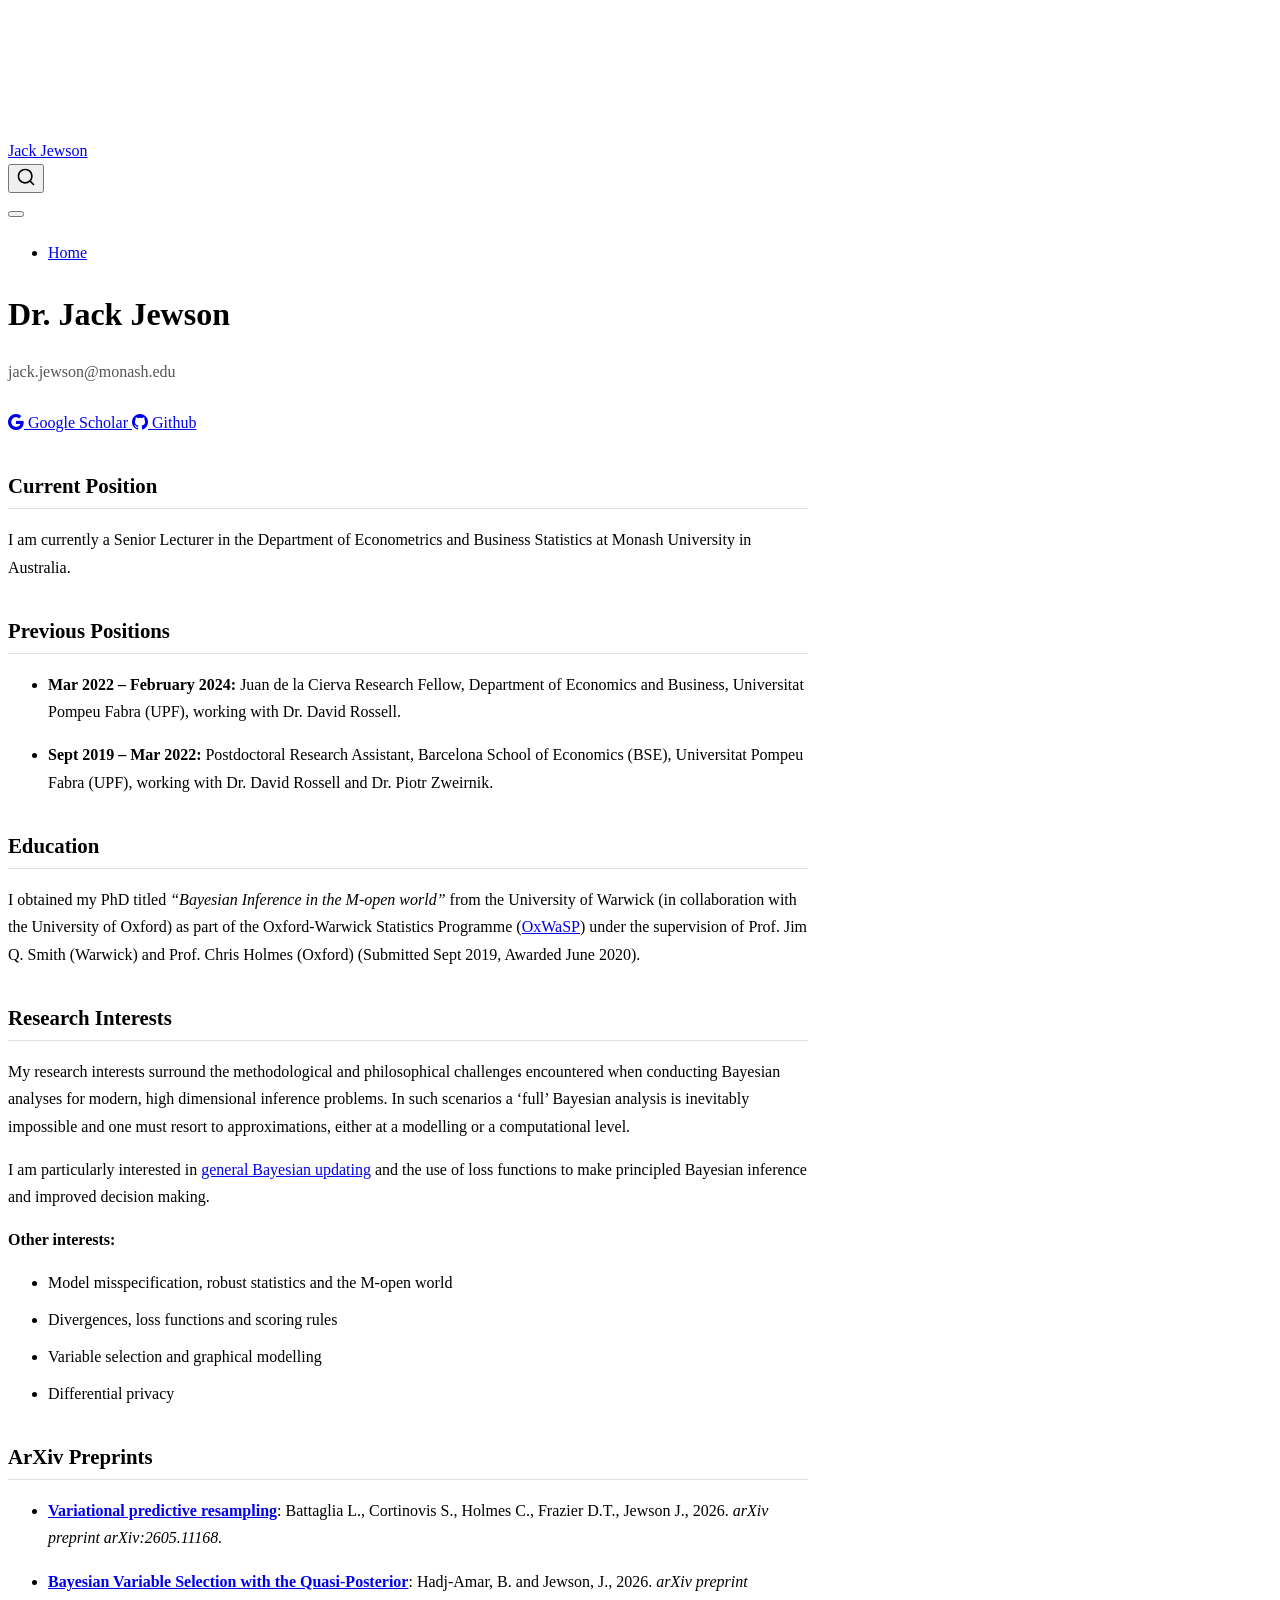
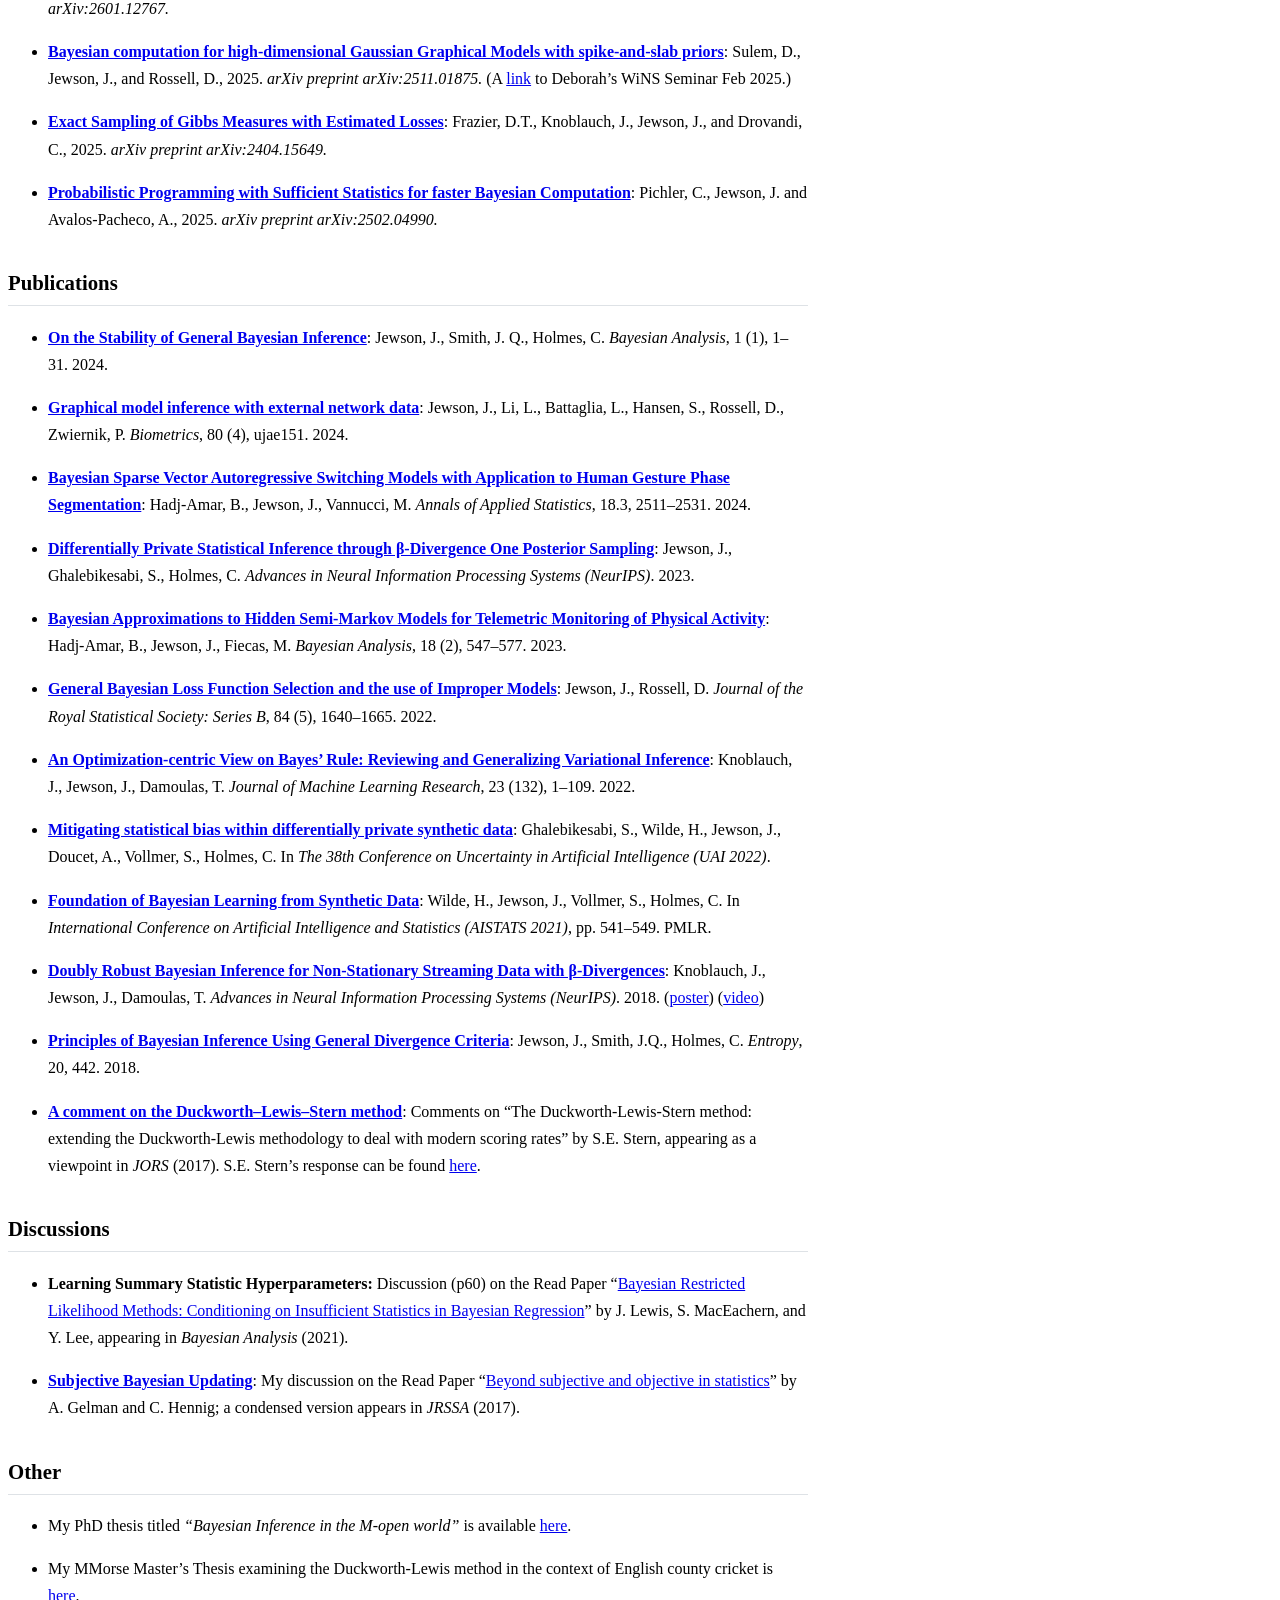
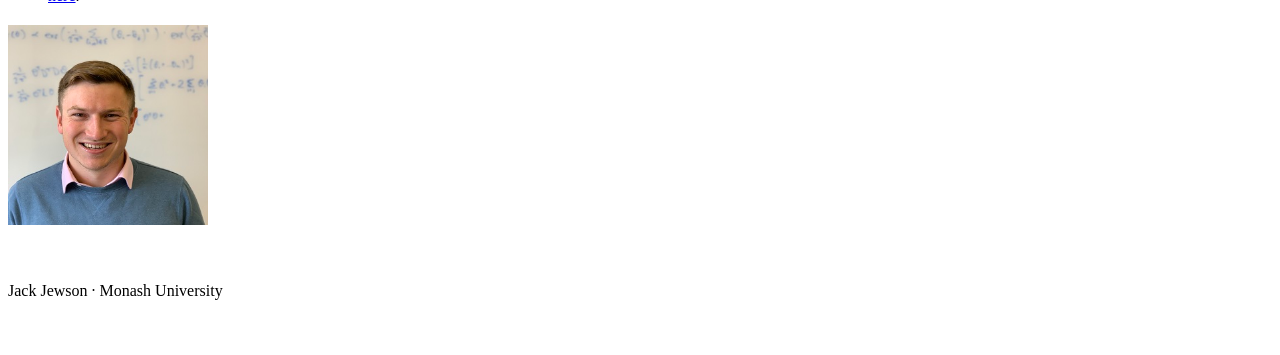
==== commit b380ddb5: "deploy: aa032f8b78a43c2c6e3026aff68b0903faf7944f" ====
--- a/index.html
+++ b/index.html
@@ -114,6 +114,7 @@
       <header id="title-block-header" class="quarto-title-block default">
 <div class="quarto-title">
 <h1 class="title">Dr.&nbsp;Jack Jewson</h1>
+<p class="subtitle lead">jack.jewson@monash.edu</p>
 </div>
 <div class="quarto-title-meta">
   </div>
@@ -162,7 +163,7 @@
 <h2 data-anchor-id="arxiv-preprints">ArXiv Preprints</h2>
 <ul>
 <li><p><a href="https://arxiv.org/abs/2605.11168"><strong>Variational predictive resampling</strong></a>: Battaglia L., Cortinovis S., Holmes C., Frazier D.T., Jewson J., 2026. <em>arXiv preprint arXiv:2605.11168.</em></p></li>
-<li><p><a href="https://arxiv.org/abs/2601.12767"><strong>Quasi-Bayesian Variable Selection: Model Selection without a Model</strong></a>: Hadj-Amar, B. and Jewson, J., 2026. <em>arXiv preprint arXiv:2601.12767.</em></p></li>
+<li><p><a href="https://arxiv.org/abs/2601.12767"><strong>Bayesian Variable Selection with the Quasi-Posterior</strong></a>: Hadj-Amar, B. and Jewson, J., 2026. <em>arXiv preprint arXiv:2601.12767.</em></p></li>
 <li><p><a href="https://arxiv.org/abs/2511.01875"><strong>Bayesian computation for high-dimensional Gaussian Graphical Models with spike-and-slab priors</strong></a>: Sulem, D., Jewson, J., and Rossell, D., 2025. <em>arXiv preprint arXiv:2511.01875.</em> (A <a href="https://www.youtube.com/watch?v=1mFQ1nrYmro">link</a> to Deborah’s WiNS Seminar Feb 2025.)</p></li>
 <li><p><a href="https://arxiv.org/abs/2404.15649"><strong>Exact Sampling of Gibbs Measures with Estimated Losses</strong></a>: Frazier, D.T., Knoblauch, J., Jewson, J., and Drovandi, C., 2025. <em>arXiv preprint arXiv:2404.15649.</em></p></li>
 <li><p><a href="https://arxiv.org/abs/2502.04990"><strong>Probabilistic Programming with Sufficient Statistics for faster Bayesian Computation</strong></a>: Pichler, C., Jewson, J. and Avalos-Pacheco, A., 2025. <em>arXiv preprint arXiv:2502.04990.</em></p></li>
@@ -204,7 +205,7 @@
 </main></div>
     </div>
     <img src="JackJewsonAcademic_cropped_resized.jpg" class="about-image
-  rectangle " style="width: 300px;">
+  round " style="height: 200px; width: 200px;">
   </div>
 </div>
  <!-- /main -->
--- a/styles.css
+++ b/styles.css
@@ -36,3 +36,4 @@
 .about-contents {
   text-align: left;
 }
+
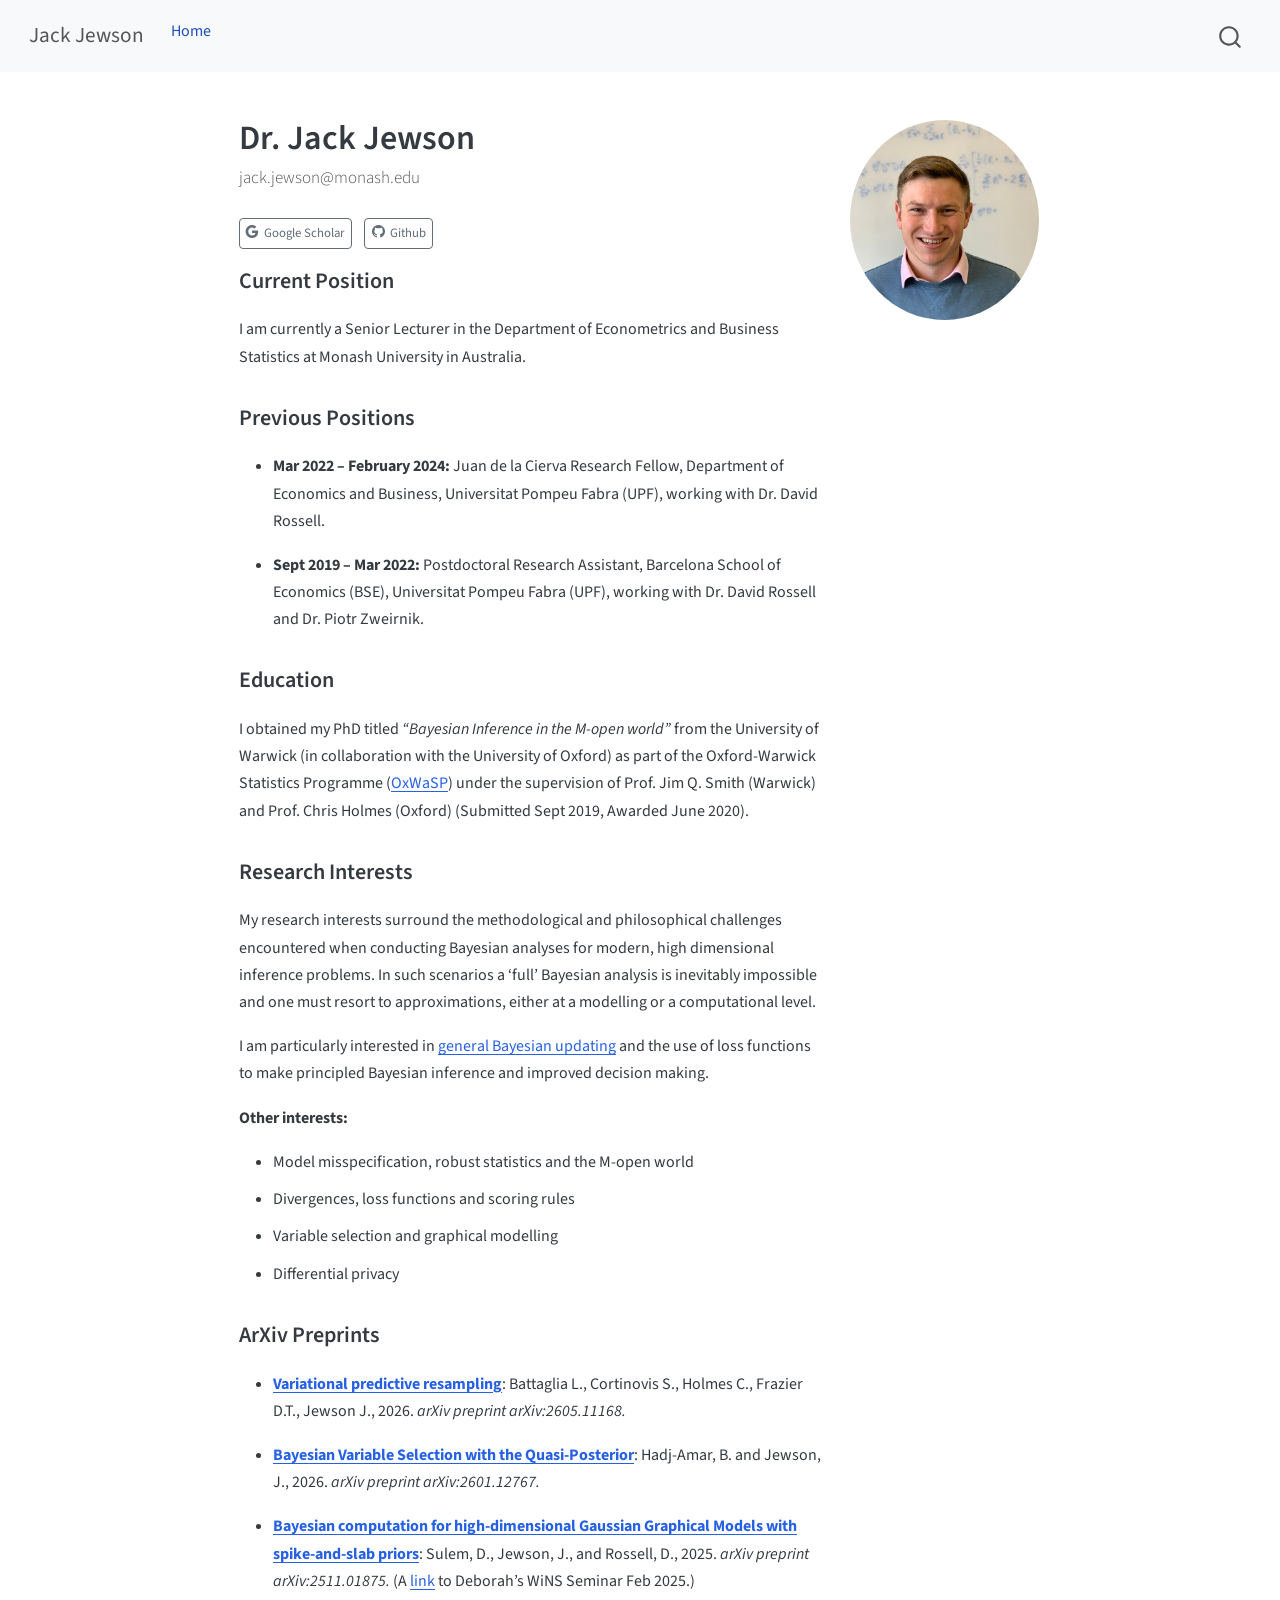
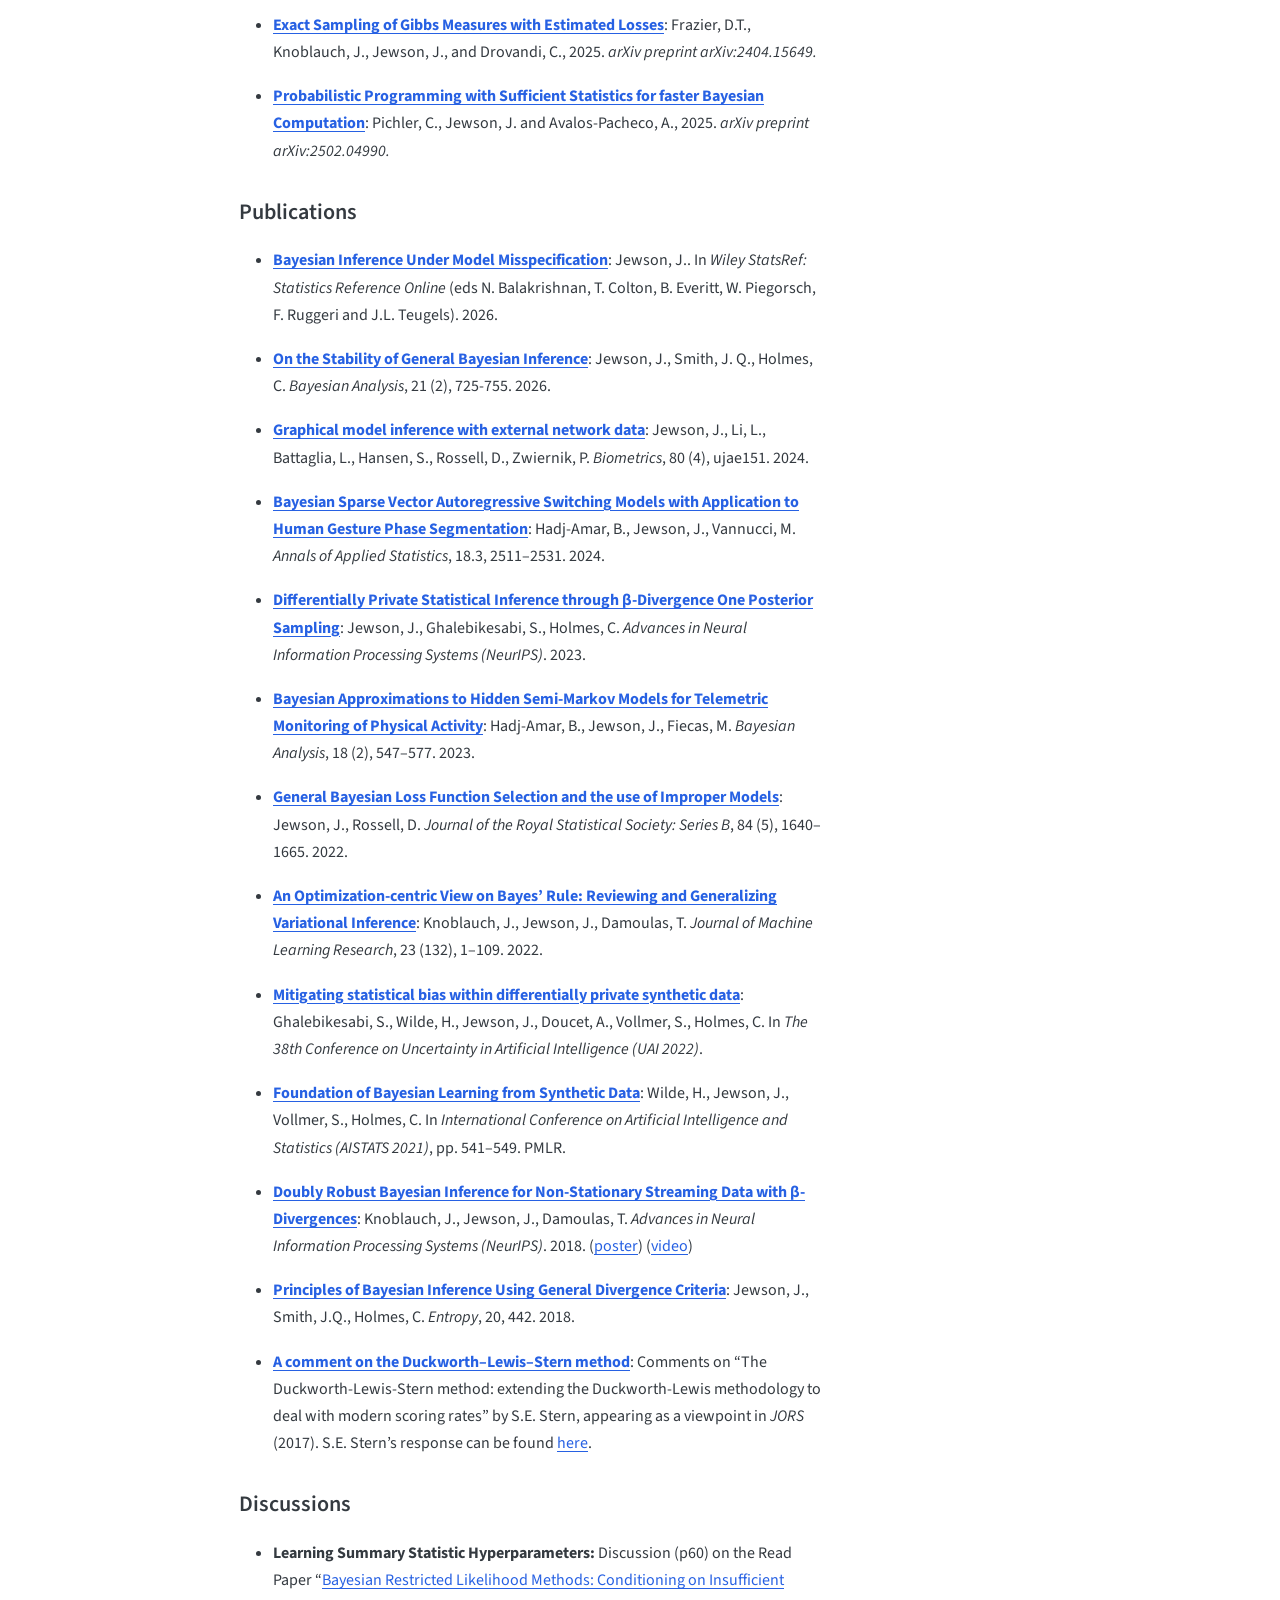
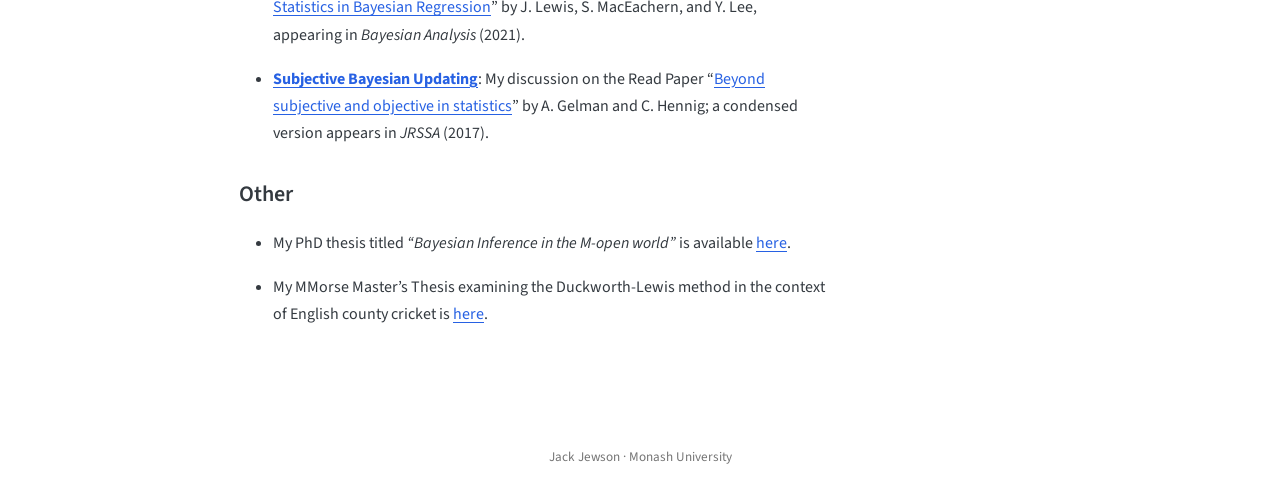
==== commit 10b12c45: "deploy: f933202d48cfcc964028d61a368e7a2123bb8405" ====
--- a/index.html
+++ b/index.html
@@ -2,7 +2,7 @@
 <html xmlns="http://www.w3.org/1999/xhtml" lang="en" xml:lang="en"><head>
 
 <meta charset="utf-8">
-<meta name="generator" content="quarto-1.9.38">
+<meta name="generator" content="quarto-1.10.18">
 
 <meta name="viewport" content="width=device-width, initial-scale=1.0, user-scalable=yes">
 
@@ -12,10 +12,13 @@
 /* Default styles provided by pandoc.
 ** See https://pandoc.org/MANUAL.html#variables-for-html for config info.
 */
-code{white-space: pre-wrap;}
 span.smallcaps{font-variant: small-caps;}
-div.columns{display: flex; gap: min(4vw, 1.5em);}
-div.column{flex: auto; overflow-x: auto;}
+div.columns{display: flex; gap: 1.5em;}
+div.column{flex: auto;}
+@media screen {
+div.columns{gap: min(4vw, 1.5em);}
+div.column{overflow-x: auto;}
+}
 div.hanging-indent{margin-left: 1.5em; text-indent: -1.5em;}
 ul.task-list{list-style: none;}
 ul.task-list li input[type="checkbox"] {
@@ -38,10 +41,10 @@
 <script src="site_libs/quarto-html/popper.min.js"></script>
 <script src="site_libs/quarto-html/tippy.umd.min.js"></script>
 <link href="site_libs/quarto-html/tippy.css" rel="stylesheet">
-<link href="site_libs/quarto-html/quarto-syntax-highlighting-15634bcf2e68342d4ad2dfa704d543f6.css" rel="stylesheet" id="quarto-text-highlighting-styles">
+<link href="site_libs/quarto-html/quarto-syntax-highlighting-64a204ab8560d761af7679ceaba22944.css" rel="stylesheet" id="quarto-text-highlighting-styles">
 <script src="site_libs/bootstrap/bootstrap.min.js"></script>
 <link href="site_libs/bootstrap/bootstrap-icons.css" rel="stylesheet">
-<link href="site_libs/bootstrap/bootstrap-bba5ebae505b5c03f3f0d8040a416a6b.min.css" rel="stylesheet" append-hash="true" id="quarto-bootstrap" data-mode="light">
+<link href="site_libs/bootstrap/bootstrap-e3adbaa939bcd423dddc8c8a834270b4.min.css" rel="stylesheet" append-hash="true" id="quarto-bootstrap" data-mode="light">
 <script id="quarto-search-options" type="application/json">{
   "location": "navbar",
   "copy-button": false,
@@ -172,7 +175,8 @@
 <section id="publications" class="level2">
 <h2 data-anchor-id="publications">Publications</h2>
 <ul>
-<li><p><a href="https://projecteuclid.org/journals/bayesian-analysis/volume--1/issue--1/On-the-Stability-of-General-Bayesian-Inference/10.1214/24-BA1502.full"><strong>On the Stability of General Bayesian Inference</strong></a>: Jewson, J., Smith, J. Q., Holmes, C. <em>Bayesian Analysis</em>, 1 (1), 1–31. 2024.</p></li>
+<li><p><a href="https://onlinelibrary.wiley.com/doi/10.1002/9781118445112.stat08674"><strong>Bayesian Inference Under Model Misspecification</strong></a>: Jewson, J.. In <em>Wiley StatsRef: Statistics Reference Online</em> (eds N. Balakrishnan, T. Colton, B. Everitt, W. Piegorsch, F. Ruggeri and J.L. Teugels). 2026.</p></li>
+<li><p><a href="https://projecteuclid.org/journals/bayesian-analysis/volume--1/issue--1/On-the-Stability-of-General-Bayesian-Inference/10.1214/24-BA1502.full"><strong>On the Stability of General Bayesian Inference</strong></a>: Jewson, J., Smith, J. Q., Holmes, C. <em>Bayesian Analysis</em>, 21 (2), 725-755. 2026.</p></li>
 <li><p><a href="https://academic.oup.com/biometrics/article/80/4/ujae151/7925443"><strong>Graphical model inference with external network data</strong></a>: Jewson, J., Li, L., Battaglia, L., Hansen, S., Rossell, D., Zwiernik, P. <em>Biometrics</em>, 80 (4), ujae151. 2024.</p></li>
 <li><p><a href="https://arxiv.org/abs/2302.05347"><strong>Bayesian Sparse Vector Autoregressive Switching Models with Application to Human Gesture Phase Segmentation</strong></a>: Hadj-Amar, B., Jewson, J., Vannucci, M. <em>Annals of Applied Statistics</em>, 18.3, 2511–2531. 2024.</p></li>
 <li><p><a href="https://proceedings.neurips.cc/paper_files/paper/2023/hash/f3024ea88cec9f45a411cf4d51ab649c-Abstract-Conference.html"><strong>Differentially Private Statistical Inference through β-Divergence One Posterior Sampling</strong></a>: Jewson, J., Ghalebikesabi, S., Holmes, C. <em>Advances in Neural Information Processing Systems (NeurIPS)</em>. 2023.</p></li>
--- a/site_libs/quarto-html/quarto-syntax-highlighting-64a204ab8560d761af7679ceaba22944.css
+++ b/site_libs/quarto-html/quarto-syntax-highlighting-64a204ab8560d761af7679ceaba22944.css
@@ -0,0 +1,236 @@
+/* quarto syntax highlight colors */
+:root {
+  --quarto-hl-ot-color: #003B4F;
+  --quarto-hl-at-color: #657422;
+  --quarto-hl-ss-color: #20794D;
+  --quarto-hl-an-color: #5E5E5E;
+  --quarto-hl-fu-color: #4758AB;
+  --quarto-hl-st-color: #20794D;
+  --quarto-hl-cf-color: #003B4F;
+  --quarto-hl-op-color: #5E5E5E;
+  --quarto-hl-er-color: #AD0000;
+  --quarto-hl-bn-color: #AD0000;
+  --quarto-hl-al-color: #AD0000;
+  --quarto-hl-va-color: #111111;
+  --quarto-hl-bu-color: inherit;
+  --quarto-hl-ex-color: inherit;
+  --quarto-hl-pp-color: #AD0000;
+  --quarto-hl-in-color: #5E5E5E;
+  --quarto-hl-vs-color: #20794D;
+  --quarto-hl-wa-color: #5E5E5E;
+  --quarto-hl-do-color: #5E5E5E;
+  --quarto-hl-im-color: #00769E;
+  --quarto-hl-ch-color: #20794D;
+  --quarto-hl-dt-color: #AD0000;
+  --quarto-hl-fl-color: #AD0000;
+  --quarto-hl-co-color: #5E5E5E;
+  --quarto-hl-cv-color: #5E5E5E;
+  --quarto-hl-cn-color: #8f5902;
+  --quarto-hl-sc-color: #5E5E5E;
+  --quarto-hl-dv-color: #AD0000;
+  --quarto-hl-kw-color: #003B4F;
+}
+
+/* other quarto variables */
+:root {
+  --quarto-font-monospace: SFMono-Regular, Menlo, Monaco, Consolas, "Liberation Mono", "Courier New", monospace;
+}
+
+/* syntax highlight based on Pandoc's rules */
+pre > code.sourceCode > span {
+  color: #003B4F;
+}
+
+code.sourceCode > span {
+  color: #003B4F;
+}
+
+div.sourceCode,
+div.sourceCode pre.sourceCode {
+  color: #003B4F;
+}
+
+/* Normal */
+code span {
+  color: #003B4F;
+}
+
+/* Alert */
+code span.al {
+  color: #AD0000;
+  font-style: inherit;
+}
+
+/* Annotation */
+code span.an {
+  color: #5E5E5E;
+  font-style: inherit;
+}
+
+/* Attribute */
+code span.at {
+  color: #657422;
+  font-style: inherit;
+}
+
+/* BaseN */
+code span.bn {
+  color: #AD0000;
+  font-style: inherit;
+}
+
+/* BuiltIn */
+code span.bu {
+  font-style: inherit;
+}
+
+/* ControlFlow */
+code span.cf {
+  color: #003B4F;
+  font-weight: bold;
+  font-style: inherit;
+}
+
+/* Char */
+code span.ch {
+  color: #20794D;
+  font-style: inherit;
+}
+
+/* Constant */
+code span.cn {
+  color: #8f5902;
+  font-style: inherit;
+}
+
+/* Comment */
+code span.co {
+  color: #5E5E5E;
+  font-style: inherit;
+}
+
+/* CommentVar */
+code span.cv {
+  color: #5E5E5E;
+  font-style: italic;
+}
+
+/* Documentation */
+code span.do {
+  color: #5E5E5E;
+  font-style: italic;
+}
+
+/* DataType */
+code span.dt {
+  color: #AD0000;
+  font-style: inherit;
+}
+
+/* DecVal */
+code span.dv {
+  color: #AD0000;
+  font-style: inherit;
+}
+
+/* Error */
+code span.er {
+  color: #AD0000;
+  font-style: inherit;
+}
+
+/* Extension */
+code span.ex {
+  font-style: inherit;
+}
+
+/* Float */
+code span.fl {
+  color: #AD0000;
+  font-style: inherit;
+}
+
+/* Function */
+code span.fu {
+  color: #4758AB;
+  font-style: inherit;
+}
+
+/* Import */
+code span.im {
+  color: #00769E;
+  font-style: inherit;
+}
+
+/* Information */
+code span.in {
+  color: #5E5E5E;
+  font-style: inherit;
+}
+
+/* Keyword */
+code span.kw {
+  color: #003B4F;
+  font-weight: bold;
+  font-style: inherit;
+}
+
+/* Operator */
+code span.op {
+  color: #5E5E5E;
+  font-style: inherit;
+}
+
+/* Other */
+code span.ot {
+  color: #003B4F;
+  font-style: inherit;
+}
+
+/* Preprocessor */
+code span.pp {
+  color: #AD0000;
+  font-style: inherit;
+}
+
+/* SpecialChar */
+code span.sc {
+  color: #5E5E5E;
+  font-style: inherit;
+}
+
+/* SpecialString */
+code span.ss {
+  color: #20794D;
+  font-style: inherit;
+}
+
+/* String */
+code span.st {
+  color: #20794D;
+  font-style: inherit;
+}
+
+/* Variable */
+code span.va {
+  color: #111111;
+  font-style: inherit;
+}
+
+/* VerbatimString */
+code span.vs {
+  color: #20794D;
+  font-style: inherit;
+}
+
+/* Warning */
+code span.wa {
+  color: #5E5E5E;
+  font-style: italic;
+}
+
+.prevent-inlining {
+  content: "</";
+}
+
+/*# sourceMappingURL=9d8d5bb603a83b8298b89080a598c93b.css.map */
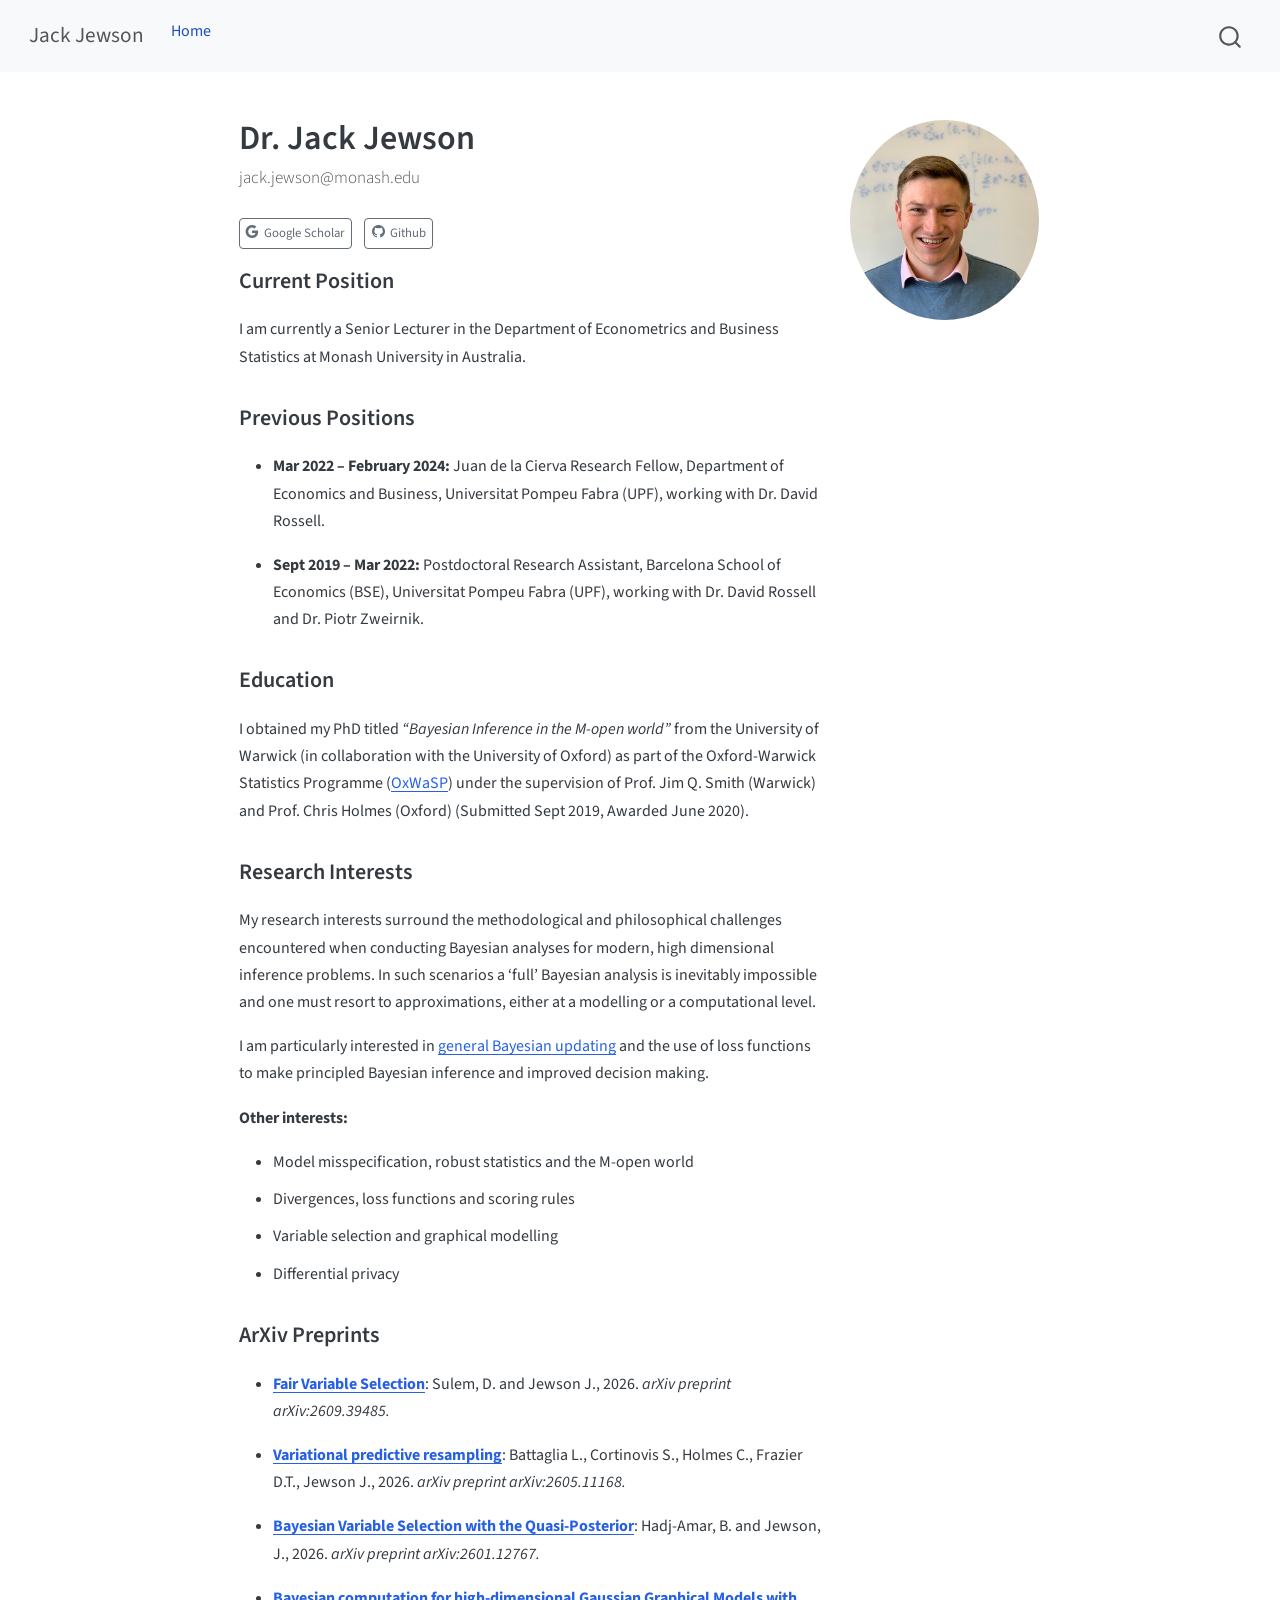
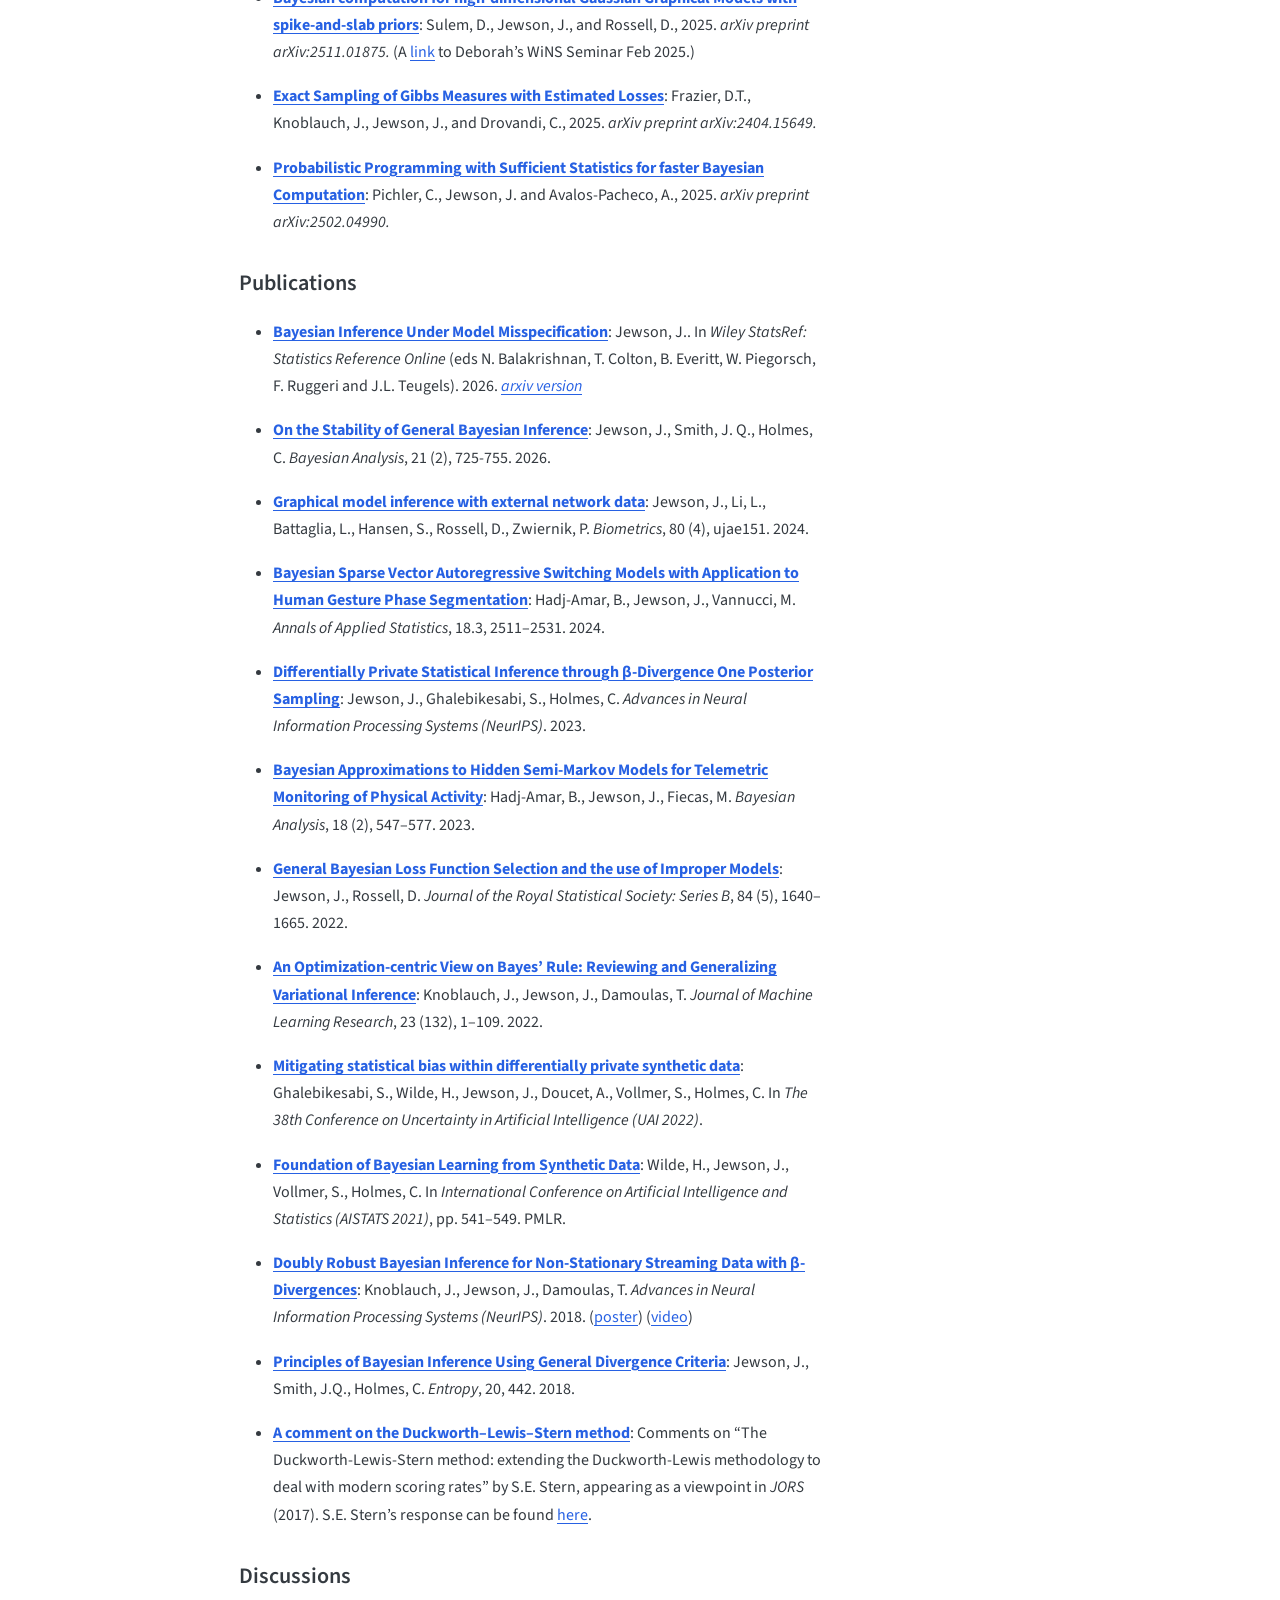
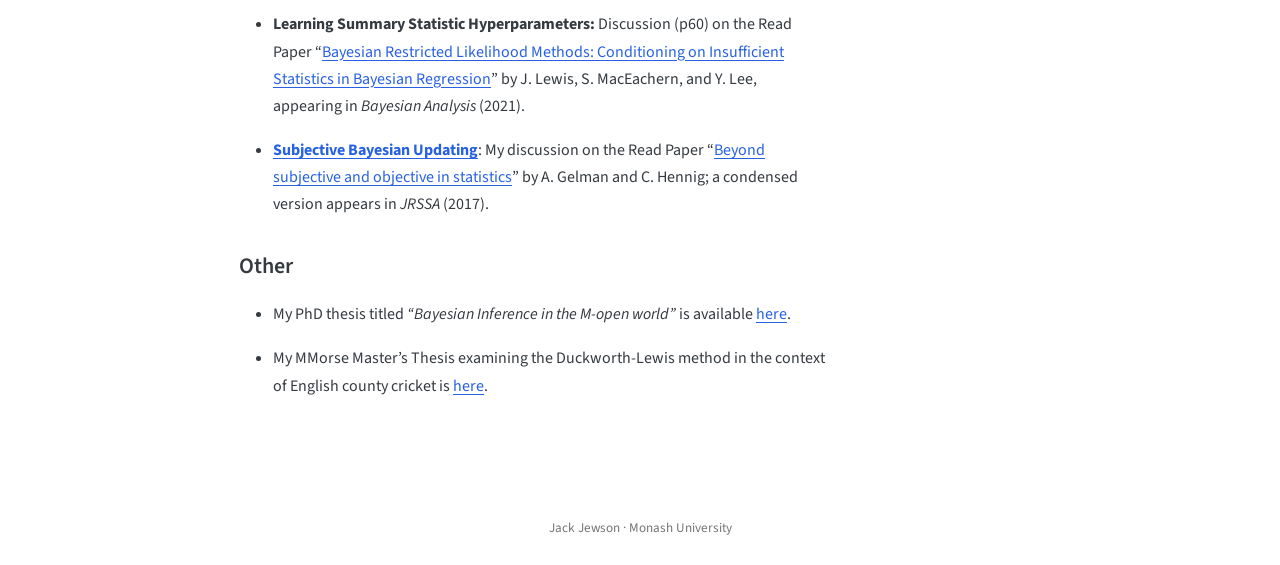
==== commit ff0fd3dd: "deploy: 9252995e6c27932b6c6e2c03d95356e7a646adda" ====
--- a/index.html
+++ b/index.html
@@ -2,7 +2,7 @@
 <html xmlns="http://www.w3.org/1999/xhtml" lang="en" xml:lang="en"><head>
 
 <meta charset="utf-8">
-<meta name="generator" content="quarto-1.10.18">
+<meta name="generator" content="quarto-1.11.9">
 
 <meta name="viewport" content="width=device-width, initial-scale=1.0, user-scalable=yes">
 
@@ -38,13 +38,14 @@
 <meta name="quarto:offset" content="./">
 <script src="site_libs/quarto-html/quarto.js" type="module"></script>
 <script src="site_libs/quarto-html/tabsets/tabsets.js" type="module"></script>
+<script src="site_libs/quarto-html/scrollable-regions/scrollable-regions.js" type="module"></script>
 <script src="site_libs/quarto-html/popper.min.js"></script>
 <script src="site_libs/quarto-html/tippy.umd.min.js"></script>
 <link href="site_libs/quarto-html/tippy.css" rel="stylesheet">
-<link href="site_libs/quarto-html/quarto-syntax-highlighting-64a204ab8560d761af7679ceaba22944.css" rel="stylesheet" id="quarto-text-highlighting-styles">
+<link href="site_libs/quarto-html/quarto-syntax-highlighting-63b5708e65d6cd79cd7618c58d0c21e7.css" rel="stylesheet" id="quarto-text-highlighting-styles">
 <script src="site_libs/bootstrap/bootstrap.min.js"></script>
 <link href="site_libs/bootstrap/bootstrap-icons.css" rel="stylesheet">
-<link href="site_libs/bootstrap/bootstrap-e3adbaa939bcd423dddc8c8a834270b4.min.css" rel="stylesheet" append-hash="true" id="quarto-bootstrap" data-mode="light">
+<link href="site_libs/bootstrap/bootstrap-8d3ad9c781c51ccd60b292c95058b2c2.min.css" rel="stylesheet" append-hash="true" id="quarto-bootstrap" data-mode="light">
 <script id="quarto-search-options" type="application/json">{
   "location": "navbar",
   "copy-button": false,
@@ -77,19 +78,18 @@
 <link rel="stylesheet" href="styles.css">
 </head>
 
-<body class="nav-fixed fullcontent quarto-light">
+<body class="nav-fixed fullcontent quarto-light"><a id="quarto-skip-link" class="visually-hidden-focusable" href="#quarto-document-content">Skip to main content</a>
 
 <div id="quarto-search-results"></div>
   <header id="quarto-header" class="headroom fixed-top">
-    <nav class="navbar navbar-expand-lg " data-bs-theme="dark">
+    <nav class="navbar navbar-expand-lg " data-bs-theme="dark" aria-label="Site">
       <div class="navbar-container container-fluid">
       <div class="navbar-brand-container mx-auto">
     <a class="navbar-brand" href="./index.html">
     <span class="navbar-title">Jack Jewson</span>
     </a>
   </div>
-            <div id="quarto-search" class="" title="Search"></div>
-          <button class="navbar-toggler" type="button" data-bs-toggle="collapse" data-bs-target="#navbarCollapse" aria-controls="navbarCollapse" role="menu" aria-expanded="false" aria-label="Toggle navigation" onclick="if (window.quartoToggleHeadroom) { window.quartoToggleHeadroom(); }">
+          <button class="navbar-toggler" type="button" data-bs-toggle="collapse" data-bs-target="#navbarCollapse" aria-controls="navbarCollapse" aria-expanded="false" aria-label="Toggle navigation" onclick="if (window.quartoToggleHeadroom) { window.quartoToggleHeadroom(); }">
   <span class="navbar-toggler-icon"></span>
 </button>
           <div class="collapse navbar-collapse" id="navbarCollapse">
@@ -102,6 +102,7 @@
           </div> <!-- /navcollapse -->
             <div class="quarto-navbar-tools">
 </div>
+            <div id="quarto-search" class="" title="Search"></div>
       </div> <!-- /container-fluid -->
     </nav>
 </header>
@@ -131,7 +132,7 @@
      <span class="about-link-text">Github</span>
   </a>
 </div>
-      <div class="about-contents"><main class="content" id="quarto-document-content">
+      <div class="about-contents"><main class="content" id="quarto-document-content" tabindex="-1">
 <!---
 https://quarto.org/docs/websites/website-about.html
 --->
@@ -165,6 +166,7 @@
 <section id="arxiv-preprints" class="level2">
 <h2 data-anchor-id="arxiv-preprints">ArXiv Preprints</h2>
 <ul>
+<li><p><a href="https://arxiv.org/abs/2609.39485"><strong>Fair Variable Selection</strong></a>: Sulem, D. and Jewson J., 2026. <em>arXiv preprint arXiv:2609.39485.</em></p></li>
 <li><p><a href="https://arxiv.org/abs/2605.11168"><strong>Variational predictive resampling</strong></a>: Battaglia L., Cortinovis S., Holmes C., Frazier D.T., Jewson J., 2026. <em>arXiv preprint arXiv:2605.11168.</em></p></li>
 <li><p><a href="https://arxiv.org/abs/2601.12767"><strong>Bayesian Variable Selection with the Quasi-Posterior</strong></a>: Hadj-Amar, B. and Jewson, J., 2026. <em>arXiv preprint arXiv:2601.12767.</em></p></li>
 <li><p><a href="https://arxiv.org/abs/2511.01875"><strong>Bayesian computation for high-dimensional Gaussian Graphical Models with spike-and-slab priors</strong></a>: Sulem, D., Jewson, J., and Rossell, D., 2025. <em>arXiv preprint arXiv:2511.01875.</em> (A <a href="https://www.youtube.com/watch?v=1mFQ1nrYmro">link</a> to Deborah’s WiNS Seminar Feb 2025.)</p></li>
@@ -175,7 +177,7 @@
 <section id="publications" class="level2">
 <h2 data-anchor-id="publications">Publications</h2>
 <ul>
-<li><p><a href="https://onlinelibrary.wiley.com/doi/10.1002/9781118445112.stat08674"><strong>Bayesian Inference Under Model Misspecification</strong></a>: Jewson, J.. In <em>Wiley StatsRef: Statistics Reference Online</em> (eds N. Balakrishnan, T. Colton, B. Everitt, W. Piegorsch, F. Ruggeri and J.L. Teugels). 2026.</p></li>
+<li><p><a href="https://onlinelibrary.wiley.com/doi/10.1002/9781118445112.stat08674"><strong>Bayesian Inference Under Model Misspecification</strong></a>: Jewson, J.. In <em>Wiley StatsRef: Statistics Reference Online</em> (eds N. Balakrishnan, T. Colton, B. Everitt, W. Piegorsch, F. Ruggeri and J.L. Teugels). 2026. <a href="https://arxiv.org/abs/2610.11173"><em>arxiv version</em></a></p></li>
 <li><p><a href="https://projecteuclid.org/journals/bayesian-analysis/volume--1/issue--1/On-the-Stability-of-General-Bayesian-Inference/10.1214/24-BA1502.full"><strong>On the Stability of General Bayesian Inference</strong></a>: Jewson, J., Smith, J. Q., Holmes, C. <em>Bayesian Analysis</em>, 21 (2), 725-755. 2026.</p></li>
 <li><p><a href="https://academic.oup.com/biometrics/article/80/4/ujae151/7925443"><strong>Graphical model inference with external network data</strong></a>: Jewson, J., Li, L., Battaglia, L., Hansen, S., Rossell, D., Zwiernik, P. <em>Biometrics</em>, 80 (4), ujae151. 2024.</p></li>
 <li><p><a href="https://arxiv.org/abs/2302.05347"><strong>Bayesian Sparse Vector Autoregressive Switching Models with Application to Human Gesture Phase Segmentation</strong></a>: Hadj-Amar, B., Jewson, J., Vannucci, M. <em>Annals of Applied Statistics</em>, 18.3, 2511–2531. 2024.</p></li>
@@ -284,7 +286,8 @@
           return filterRegex.test(href) || localhostRegex.test(href) || mailtoRegex.test(href);
       }
       // Inspect non-navigation links and adorn them if external
-     var links = window.document.querySelectorAll('a[href]:not(.nav-link):not(.navbar-brand):not(.toc-action):not(.sidebar-link):not(.sidebar-item-toggle):not(.pagination-link):not(.no-external):not([aria-hidden]):not(.dropdown-item):not(.quarto-navigation-tool):not(.about-link)');
+      window.quartoDecorateExternalLinks = function (root) {
+     var links = (root || window.document).querySelectorAll('a[href]:not(.nav-link):not(.navbar-brand):not(.toc-action):not(.sidebar-link):not(.sidebar-item-toggle):not(.pagination-link):not(.no-external):not([aria-hidden]):not(.dropdown-item):not(.quarto-navigation-tool):not(.about-link)');
       for (var i=0; i<links.length; i++) {
         const link = links[i];
         if (!isInternal(link.href)) {
@@ -293,8 +296,69 @@
           if (link.dataset.originalHref !== undefined) {
             link.href = link.dataset.originalHref;
           }
-        }
-      }
+          if (!link.classList.contains('no-external-icon')) {
+          }
+        }
+      }
+      };
+      window.quartoDecorateExternalLinks(window.document);
+    // Esc closes the popup (WCAG 1.4.13) and focus leaving both trigger and
+    // popup closes it (WCAG 2.4.11); tippy handles neither for interactive popups.
+    const hideOnEscAndFocusOut = {
+      name: 'hideOnEscAndFocusOut',
+      defaultValue: true,
+      fn(instance) {
+        const dismiss = () => {
+          // A show scheduled by the trigger delay would otherwise reopen it
+          instance.clearDelayTimeouts();
+          instance.hide();
+        };
+        const onKeyDown = (event) => {
+          if (event.key !== 'Escape') {
+            return;
+          }
+          // Keep Esc from also reaching page handlers (e.g. reveal.js overview),
+          // except an open reveal.js slide menu, which Esc should close too.
+          // The menu handles keys only when its keyboard option is on.
+          const menuHandlesEsc = window.Reveal?.getPlugin?.('menu')?.isOpen() &&
+            window.Reveal.getConfig().menu?.keyboard !== false;
+          if (!menuHandlesEsc) {
+            event.stopPropagation();
+          }
+          if (instance.popper.contains(window.document.activeElement)) {
+            // Disabled while refocusing so the focus trigger does not reopen it
+            instance.disable();
+            instance.reference.focus();
+            instance.enable();
+          }
+          dismiss();
+        };
+        const onFocusOut = (event) => {
+          const target = event.relatedTarget;
+          if (target && !instance.reference.contains(target) &&
+              !instance.popper.contains(target)) {
+            dismiss();
+          }
+        };
+        // On the trigger too: a click trigger (code-annotations: select) has no
+        // blur handling. Attached for the instance's lifetime so leaving the
+        // trigger also cancels a show still pending on the trigger delay.
+        instance.reference.addEventListener('focusout', onFocusOut);
+        return {
+          onShow() {
+            window.document.addEventListener('keydown', onKeyDown, true);
+            instance.popper.addEventListener('focusout', onFocusOut);
+          },
+          onHide() {
+            window.document.removeEventListener('keydown', onKeyDown, true);
+            instance.popper.removeEventListener('focusout', onFocusOut);
+          },
+          onDestroy() {
+            instance.reference.removeEventListener('focusout', onFocusOut);
+          },
+        };
+      },
+    };
     function tippyHover(el, contentFn, onTriggerFn, onUntriggerFn) {
       const config = {
         allowHTML: true,
@@ -308,6 +372,7 @@
         interactiveBorder: 10,
         theme: 'quarto',
         placement: 'bottom-start',
+        plugins: [hideOnEscAndFocusOut],
       };
       if (contentFn) {
         config.content = contentFn;
@@ -470,44 +535,54 @@
           const lineIds = lines.map((line) => {
             return targetCell + "-" + line;
           })
-          let top = null;
-          let height = null;
-          let parent = null;
+          // Each band is positioned against its own containing block, which is
+          // not the offsetParent of the lines, so place it from client rects.
+          const placeBand = (band, firstEl, lastEl, codeBlock) => {
+            const container = band.offsetParent;
+            if (container === null) {
+              return;
+            }
+            const containerRect = container.getBoundingClientRect();
+            // Reveal.js scales slides with a transform, so convert client
+            // pixels back to the CSS pixels of the container.
+            const scale = containerRect.height / container.offsetHeight || 1;
+            const firstRect = firstEl.getBoundingClientRect();
+            const lastRect = lastEl.getBoundingClientRect();
+            const top = (firstRect.top - containerRect.top) / scale - container.clientTop + container.scrollTop;
+            const height = (lastRect.bottom - firstRect.top) / scale;
+            band.style.top = top - 2 + "px";
+            band.style.height = height + 4 + "px";
+            if (codeBlock) {
+              // Without the copy button wrapper, the containing block is wider
+              // than the code block, so span the code block explicitly.
+              const blockRect = codeBlock.getBoundingClientRect();
+              band.style.left = (blockRect.left - containerRect.left) / scale - container.clientLeft + container.scrollLeft + "px";
+              band.style.width = blockRect.width / scale + "px";
+            }
+          };
           if (lineIds.length > 0) {
-              //compute the position of the single el (top and bottom and make a div)
-              const el = window.document.getElementById(lineIds[0]);
-              top = el.offsetTop;
-              height = el.offsetHeight;
-              parent = el.parentElement.parentElement;
-            if (lineIds.length > 1) {
-              const lastEl = window.document.getElementById(lineIds[lineIds.length - 1]);
-              const bottom = lastEl.offsetTop + lastEl.offsetHeight;
-              height = bottom - top;
-            }
-            if (top !== null && height !== null && parent !== null) {
-              // cook up a div (if necessary) and position it 
-              let div = window.document.getElementById("code-annotation-line-highlight");
-              if (div === null) {
-                div = window.document.createElement("div");
-                div.setAttribute("id", "code-annotation-line-highlight");
-                div.style.position = 'absolute';
-                parent.appendChild(div);
-              }
-              div.style.top = top - 2 + "px";
-              div.style.height = height + 4 + "px";
-              div.style.left = 0;
-              let gutterDiv = window.document.getElementById("code-annotation-line-highlight-gutter");
-              if (gutterDiv === null) {
-                gutterDiv = window.document.createElement("div");
-                gutterDiv.setAttribute("id", "code-annotation-line-highlight-gutter");
-                gutterDiv.style.position = 'absolute';
-                const codeCell = window.document.getElementById(targetCell);
-                const gutter = codeCell.querySelector('.code-annotation-gutter');
-                gutter.appendChild(gutterDiv);
-              }
-              gutterDiv.style.top = top - 2 + "px";
-              gutterDiv.style.height = height + 4 + "px";
-            }
+            const el = window.document.getElementById(lineIds[0]);
+            const lastEl = window.document.getElementById(lineIds[lineIds.length - 1]);
+            const parent = el.parentElement.parentElement;
+            // cook up a div (if necessary) and position it
+            let div = window.document.getElementById("code-annotation-line-highlight");
+            if (div === null) {
+              div = window.document.createElement("div");
+              div.setAttribute("id", "code-annotation-line-highlight");
+              div.style.position = 'absolute';
+              parent.appendChild(div);
+            }
+            placeBand(div, el, lastEl, parent.closest("div.sourceCode") || parent);
+            let gutterDiv = window.document.getElementById("code-annotation-line-highlight-gutter");
+            if (gutterDiv === null) {
+              gutterDiv = window.document.createElement("div");
+              gutterDiv.setAttribute("id", "code-annotation-line-highlight-gutter");
+              gutterDiv.style.position = 'absolute';
+              const codeCell = window.document.getElementById(targetCell);
+              const gutter = codeCell.querySelector('.code-annotation-gutter');
+              gutter.appendChild(gutterDiv);
+            }
+            placeBand(gutterDiv, el, lastEl);
             selectedAnnoteEl = annoteEl;
           }
         };
@@ -606,6 +681,9 @@
     }
   });
   </script>
+  <script type="application/javascript">
+  window.quartoScrollableRegionsLabels = {"code":"Scrollable code","output":"Scrollable output"};
+  </script>
 </div> <!-- /content -->
 <footer class="footer">
   <div class="nav-footer">
--- a/site_libs/quarto-html/quarto-syntax-highlighting-63b5708e65d6cd79cd7618c58d0c21e7.css
+++ b/site_libs/quarto-html/quarto-syntax-highlighting-63b5708e65d6cd79cd7618c58d0c21e7.css
@@ -0,0 +1,236 @@
+/* quarto syntax highlight colors */
+:root {
+  --quarto-hl-ot-color: #003B4F;
+  --quarto-hl-at-color: #657422;
+  --quarto-hl-ss-color: #20794D;
+  --quarto-hl-an-color: #5E5E5E;
+  --quarto-hl-fu-color: #4758AB;
+  --quarto-hl-st-color: #20794D;
+  --quarto-hl-cf-color: #003B4F;
+  --quarto-hl-op-color: #5E5E5E;
+  --quarto-hl-er-color: #AD0000;
+  --quarto-hl-bn-color: #AD0000;
+  --quarto-hl-al-color: #AD0000;
+  --quarto-hl-va-color: #111111;
+  --quarto-hl-bu-color: inherit;
+  --quarto-hl-ex-color: inherit;
+  --quarto-hl-pp-color: #AD0000;
+  --quarto-hl-in-color: #5E5E5E;
+  --quarto-hl-vs-color: #20794D;
+  --quarto-hl-wa-color: #5E5E5E;
+  --quarto-hl-do-color: #5E5E5E;
+  --quarto-hl-im-color: #00769E;
+  --quarto-hl-ch-color: #20794D;
+  --quarto-hl-dt-color: #AD0000;
+  --quarto-hl-fl-color: #AD0000;
+  --quarto-hl-co-color: #5E5E5E;
+  --quarto-hl-cv-color: #5E5E5E;
+  --quarto-hl-cn-color: #8f5902;
+  --quarto-hl-sc-color: #5E5E5E;
+  --quarto-hl-dv-color: #AD0000;
+  --quarto-hl-kw-color: #003B4F;
+}
+
+/* other quarto variables */
+:root {
+  --quarto-font-monospace: SFMono-Regular, Menlo, Monaco, Consolas, "Liberation Mono", "Courier New", monospace;
+}
+
+/* syntax highlight based on Pandoc's rules */
+pre > code.sourceCode > span {
+  color: #003B4F;
+}
+
+code.sourceCode > span {
+  color: #003B4F;
+}
+
+div.sourceCode,
+div.sourceCode pre.sourceCode {
+  color: #003B4F;
+}
+
+/* Normal */
+code span {
+  color: #003B4F;
+}
+
+/* Alert */
+code span.al {
+  color: #AD0000;
+  font-style: inherit;
+}
+
+/* Annotation */
+code span.an {
+  color: #5E5E5E;
+  font-style: inherit;
+}
+
+/* Attribute */
+code span.at {
+  color: #657422;
+  font-style: inherit;
+}
+
+/* BaseN */
+code span.bn {
+  color: #AD0000;
+  font-style: inherit;
+}
+
+/* BuiltIn */
+code span.bu {
+  font-style: inherit;
+}
+
+/* ControlFlow */
+code span.cf {
+  color: #003B4F;
+  font-weight: bold;
+  font-style: inherit;
+}
+
+/* Char */
+code span.ch {
+  color: #20794D;
+  font-style: inherit;
+}
+
+/* Constant */
+code span.cn {
+  color: #8f5902;
+  font-style: inherit;
+}
+
+/* Comment */
+code span.co {
+  color: #5E5E5E;
+  font-style: inherit;
+}
+
+/* CommentVar */
+code span.cv {
+  color: #5E5E5E;
+  font-style: italic;
+}
+
+/* Documentation */
+code span.do {
+  color: #5E5E5E;
+  font-style: italic;
+}
+
+/* DataType */
+code span.dt {
+  color: #AD0000;
+  font-style: inherit;
+}
+
+/* DecVal */
+code span.dv {
+  color: #AD0000;
+  font-style: inherit;
+}
+
+/* Error */
+code span.er {
+  color: #AD0000;
+  font-style: inherit;
+}
+
+/* Extension */
+code span.ex {
+  font-style: inherit;
+}
+
+/* Float */
+code span.fl {
+  color: #AD0000;
+  font-style: inherit;
+}
+
+/* Function */
+code span.fu {
+  color: #4758AB;
+  font-style: inherit;
+}
+
+/* Import */
+code span.im {
+  color: #00769E;
+  font-style: inherit;
+}
+
+/* Information */
+code span.in {
+  color: #5E5E5E;
+  font-style: inherit;
+}
+
+/* Keyword */
+code span.kw {
+  color: #003B4F;
+  font-weight: bold;
+  font-style: inherit;
+}
+
+/* Operator */
+code span.op {
+  color: #5E5E5E;
+  font-style: inherit;
+}
+
+/* Other */
+code span.ot {
+  color: #003B4F;
+  font-style: inherit;
+}
+
+/* Preprocessor */
+code span.pp {
+  color: #AD0000;
+  font-style: inherit;
+}
+
+/* SpecialChar */
+code span.sc {
+  color: #5E5E5E;
+  font-style: inherit;
+}
+
+/* SpecialString */
+code span.ss {
+  color: #20794D;
+  font-style: inherit;
+}
+
+/* String */
+code span.st {
+  color: #20794D;
+  font-style: inherit;
+}
+
+/* Variable */
+code span.va {
+  color: #111111;
+  font-style: inherit;
+}
+
+/* VerbatimString */
+code span.vs {
+  color: #20794D;
+  font-style: inherit;
+}
+
+/* Warning */
+code span.wa {
+  color: #5E5E5E;
+  font-style: italic;
+}
+
+.prevent-inlining {
+  content: "</";
+}
+
+/*# sourceMappingURL=054cc16b9e9817627be6994582d2ffb5.css.map */
